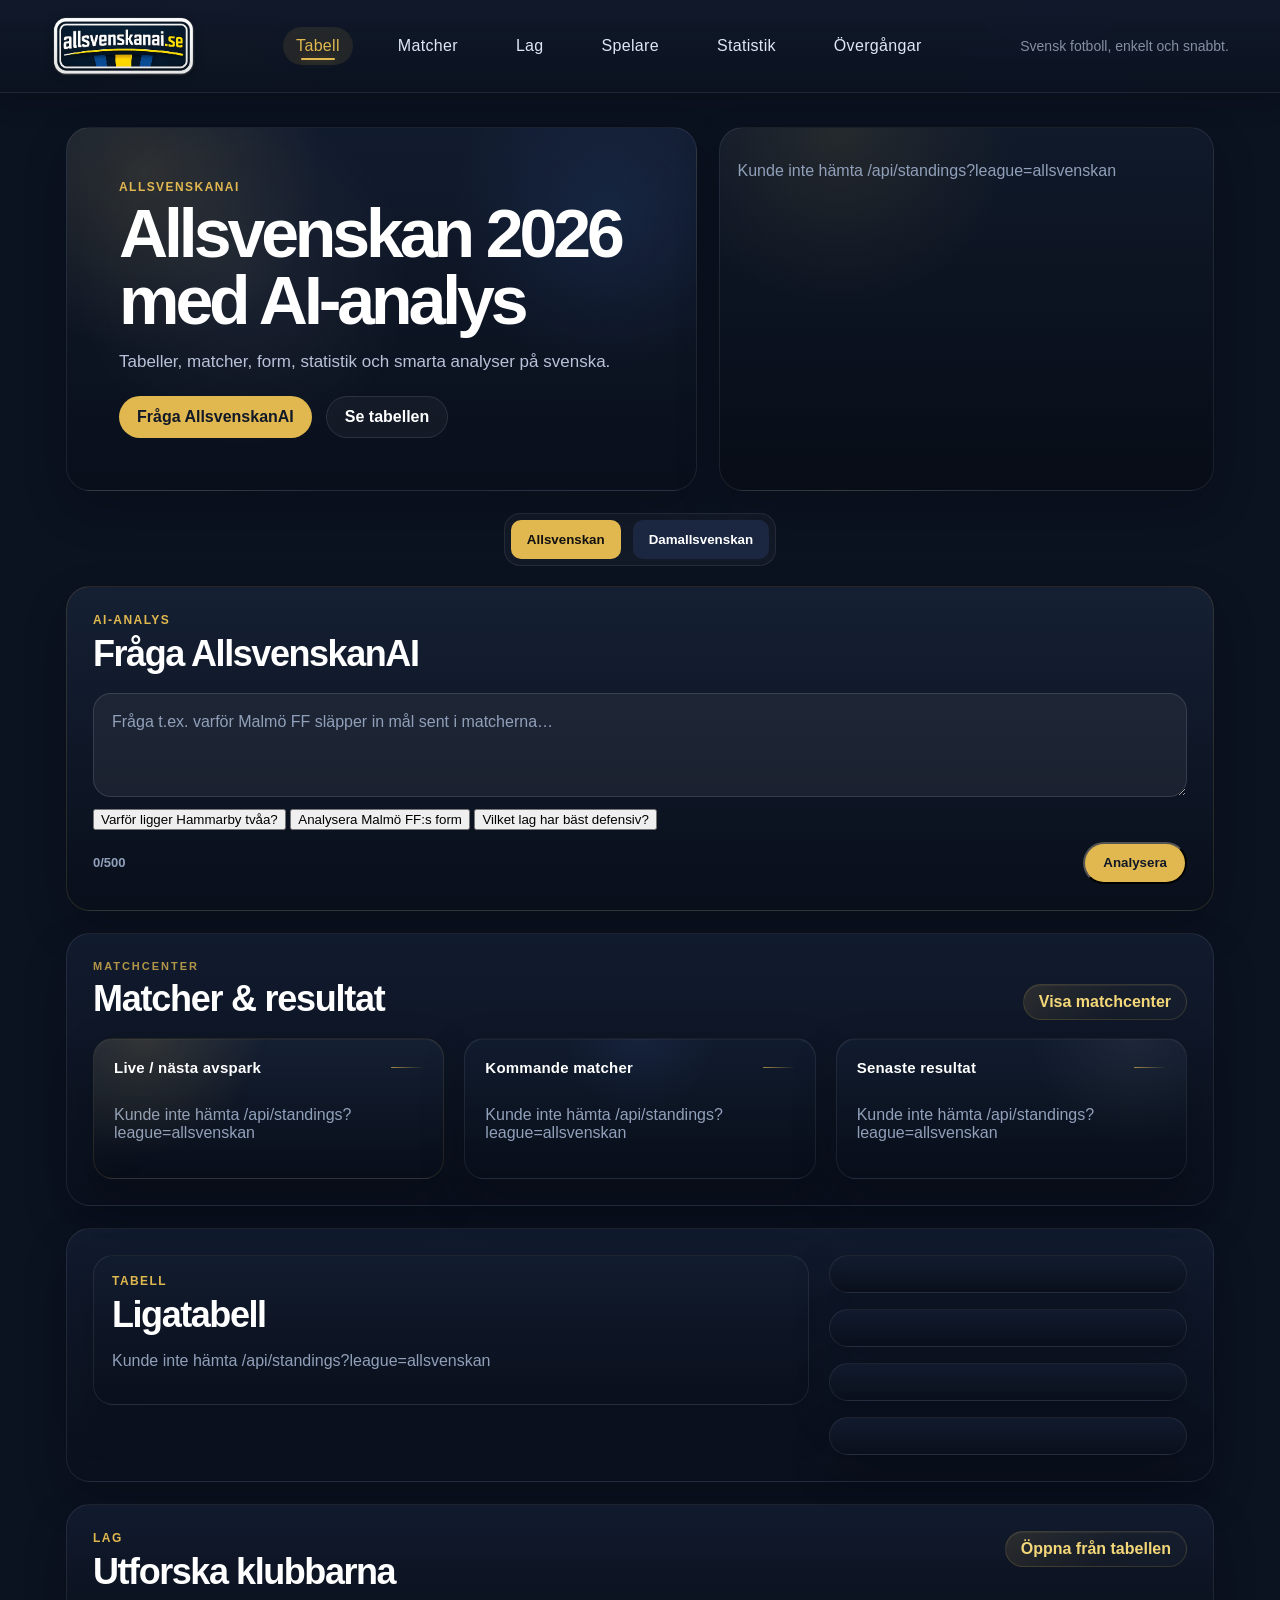
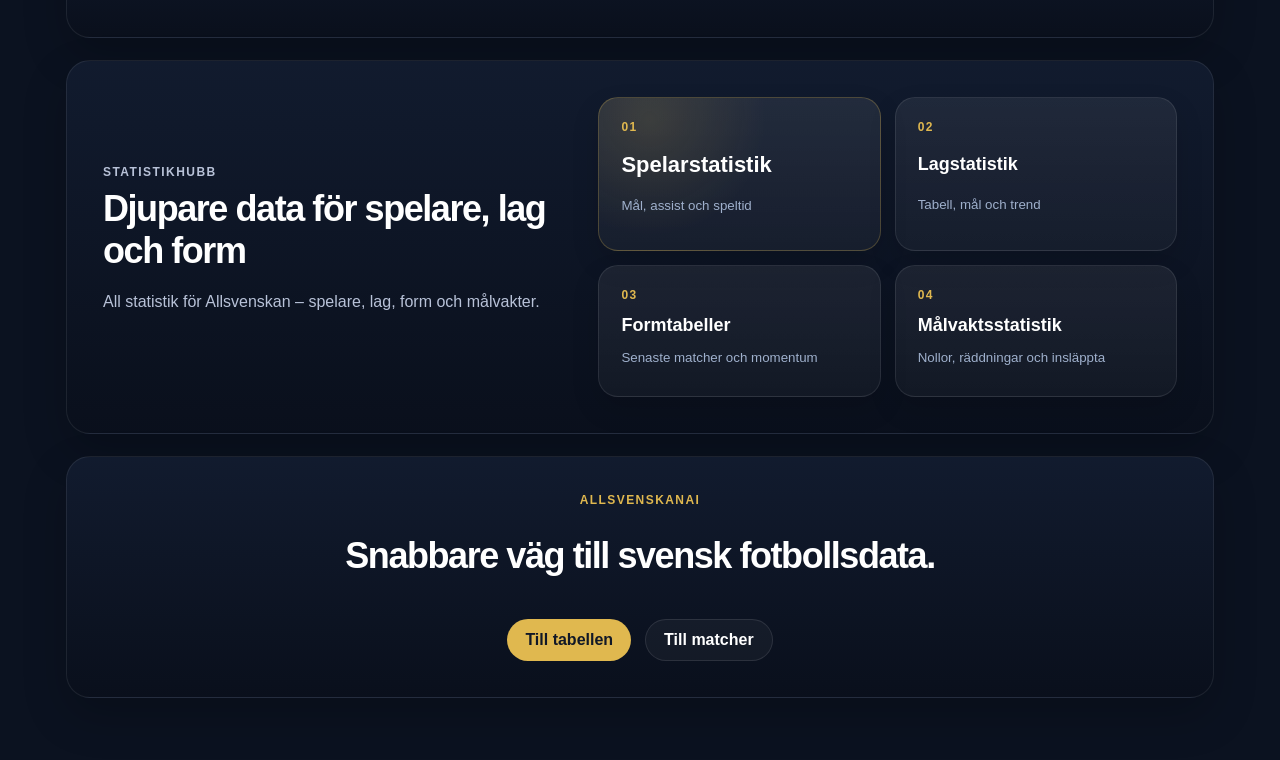
==== index.html @ caeb00e0 "Update index.html" ====
<!DOCTYPE html>
<html lang="sv">
<head>
  <meta charset="UTF-8" />
  <meta name="viewport" content="width=device-width, initial-scale=1.0" />
  <title>AllsvenskanAI</title>
  <link rel="stylesheet" href="style.css" />
</head>
<body>
  <header class="topbar">
    <div class="header-inner">
      <a href="/" class="site-logo-link" aria-label="AllsvenskanAI startsida">
        <img src="logo-allsvenskanai.png" alt="AllsvenskanAI" class="site-logo">
      </a>

      <nav class="main-nav" id="main-nav" aria-label="Huvudnavigation">
        <a href="#tabell" class="nav-link">Tabell</a>
        <a href="#matcher" class="nav-link">Matcher</a>
        <a href="#lag" class="nav-link">Lag</a>
        <a href="#spelare" class="nav-link">Spelare</a>
        <a href="#statistik" class="nav-link">Statistik</a>
        <a href="#overgangar" class="nav-link">Övergångar</a>
      </nav>

      <div class="topbar-copy">
        <p>Svensk fotboll, enkelt och snabbt.</p>
      </div>

      <button class="menu-toggle" type="button" aria-label="Öppna meny" aria-controls="main-nav" aria-expanded="false">
        <span></span>
        <span></span>
        <span></span>
      </button>
    </div>
  </header>

  <main class="home-shell">
    <section class="hero-section">
      <div class="hero-copy">
        <p class="eyebrow">AllsvenskanAI</p>
        <h1>Allsvenskan 2026 med AI-analys</h1>
        <p class="hero-text">
          Tabeller, matcher, form, statistik och smarta analyser p&aring; svenska.
        </p>
        <div class="hero-actions">
          <a href="#fraga-ai" class="primary-action">Fr&aring;ga AllsvenskanAI</a>
          <a href="#tabell" class="secondary-action">Se tabellen</a>
        </div>
        <div class="hero-mini-stats" id="hero-mini-stats"></div>
      </div>

      <aside class="hero-panel" id="hero-highlight">
        <p>Laddar ligaläge...</p>
      </aside>
    </section>

    <section class="league-switcher home-league-toggle" aria-label="Välj liga">
      <button class="league-btn active" data-league="allsvenskan">Allsvenskan</button>
      <button class="league-btn" data-league="damallsvenskan">Damallsvenskan</button>
    </section>

    <section class="section-block ai-ask-section" id="fraga-ai">
      <div class="section-heading">
        <div>
          <p class="eyebrow">AI-analys</p>
          <h2>Fr&aring;ga AllsvenskanAI</h2>
        </div>
      </div>
      <form class="ai-ask-form" id="ai-ask-form">
        <label class="sr-only" for="ai-question">Din fr&aring;ga</label>
        <textarea
          id="ai-question"
          name="question"
          maxlength="500"
          rows="3"
          placeholder="Fr&aring;ga t.ex. varf&ouml;r Malm&ouml; FF sl&auml;pper in m&aring;l sent i matcherna&hellip;"
        ></textarea>
        <div class="ai-example-chips" aria-label="Exempelfr&aring;gor">
          <button type="button" data-question="Varf&ouml;r ligger Hammarby tv&aring;a?">Varf&ouml;r ligger Hammarby tv&aring;a?</button>
          <button type="button" data-question="Analysera Malm&ouml; FF:s form">Analysera Malm&ouml; FF:s form</button>
          <button type="button" data-question="Vilket lag har b&auml;st defensiv?">Vilket lag har b&auml;st defensiv?</button>
        </div>
        <div class="ai-ask-actions">
          <span id="ai-question-count">0/500</span>
          <button type="submit" class="primary-action">Analysera</button>
        </div>
      </form>
      <div id="ai-answer" class="ai-answer" aria-live="polite"></div>
    </section>

    <section class="section-block matchcenter-section" id="matcher">
      <div class="section-heading">
        <div>
          <p class="eyebrow">Matchcenter</p>
          <h2>Matcher & resultat</h2>
        </div>
        <a href="#matcher" class="section-link">Visa matchcenter</a>
      </div>

      <div class="match-center-grid">
        <div class="data-card match-column live-column">
          <h3>Live / nästa avspark</h3>
          <div id="live-matches-content" class="match-list"></div>
        </div>
        <div class="data-card match-column schedule-column">
          <h3>Kommande matcher</h3>
          <div id="upcoming-matches-content" class="match-list"></div>
        </div>
        <div class="data-card match-column results-column">
          <h3>Senaste resultat</h3>
          <div id="recent-results-content" class="match-list"></div>
        </div>
      </div>
    </section>

    <section class="section-block table-stats-layout" id="tabell">
      <div class="data-card table-card">
        <div class="section-heading compact">
          <div>
            <p class="eyebrow">Tabell</p>
            <h2>Ligatabell</h2>
          </div>
        </div>
        <div id="standings-content">Laddar tabell...</div>
      </div>

      <aside class="quick-stats-stack">
        <div class="data-card" id="league-snapshot-card"></div>
        <div class="data-card" id="top-scorers-card"></div>
        <div class="data-card" id="attack-card"></div>
        <div class="data-card" id="defense-card"></div>
      </aside>
    </section>

    <section class="section-block" id="lag">
      <div class="section-heading">
        <div>
          <p class="eyebrow">Lag</p>
          <h2>Utforska klubbarna</h2>
        </div>
        <a href="#tabell" class="section-link">Öppna från tabellen</a>
      </div>
      <div id="teams-grid" class="teams-grid"></div>
    </section>

    <section class="section-block stats-hub" id="statistik">
      <div>
        <p class="eyebrow">Statistikhubb</p>
        <h2>Djupare data för spelare, lag och form</h2>
        <p>
          All statistik för Allsvenskan – spelare, lag, form och målvakter.
        </p>
      </div>
      <div class="stats-feature-grid">
        <a href="#statistik" class="stats-feature featured">
          <span>01</span>
          <strong>Spelarstatistik</strong>
          <small>Mål, assist och speltid</small>
        </a>
        <a href="#statistik" class="stats-feature">
          <span>02</span>
          <strong>Lagstatistik</strong>
          <small>Tabell, mål och trend</small>
        </a>
        <a href="#statistik" class="stats-feature">
          <span>03</span>
          <strong>Formtabeller</strong>
          <small>Senaste matcher och momentum</small>
        </a>
        <a href="#statistik" class="stats-feature">
          <span>04</span>
          <strong>Målvaktsstatistik</strong>
          <small>Nollor, räddningar och insläppta</small>
        </a>
      </div>
    </section>

    <section class="footer-cta" id="overgangar">
      <p class="eyebrow">AllsvenskanAI</p>
      <h2>Snabbare väg till svensk fotbollsdata.</h2>
      <div class="hero-actions">
        <a href="#tabell" class="primary-action">Till tabellen</a>
        <a href="#matcher" class="secondary-action">Till matcher</a>
      </div>
    </section>
  </main>

  <script src="header.js"></script>
  <script src="team-names.js"></script>
  <script src="league-data.js"></script>
  <script src="app.js"></script>
</body>
</html>
---- style.css ----
* {
  box-sizing: border-box;
}

body {
  margin: 0;
  font-family: Arial, sans-serif;
  background: #0b1220;
  color: #ffffff;
}

.topbar {
  position: sticky;
  top: 0;
  z-index: 50;
  background:
    linear-gradient(180deg, rgba(17,26,43,0.96), rgba(11,18,32,0.92)),
    radial-gradient(circle at 16% 0%, rgba(224,184,79,0.06), transparent 26%),
    radial-gradient(circle at 82% 0%, rgba(90,151,255,0.05), transparent 24%);
  border-bottom: 1px solid rgba(255,255,255,0.06);
  box-shadow: 0 10px 24px rgba(0,0,0,0.16);
  backdrop-filter: blur(6px);
}

.header-inner {
  width: 100%;
  min-height: 92px;
  display: grid;
  grid-template-columns: auto 1fr auto;
  align-items: center;
  gap: clamp(18px, 3vw, 38px);
  padding: 0 clamp(22px, 4vw, 52px);
}

.main-nav {
  display: flex;
  justify-content: center;
  align-items: center;
  gap: 32px;
}

.nav-link {
  position: relative;
  color: #dfe7f5;
  text-decoration: none;
  font-size: 16px;
  font-weight: 500;
  letter-spacing: 0.02em;
  padding: 10px 13px;
  border-radius: 999px;
  transition: color 180ms ease, background 180ms ease, transform 180ms ease;
}

.nav-link:hover,
.nav-link:focus-visible {
  color: #ffffff;
  background: rgba(255,255,255,0.06);
  outline: none;
  transform: translateY(-1px);
}

.nav-link.active {
  color: #e0b84f;
  background: rgba(224,184,79,0.10);
}

.nav-link.active::after {
  content: "";
  position: absolute;
  left: 18px;
  right: 18px;
  bottom: 5px;
  height: 2px;
  border-radius: 999px;
  background: #e0b84f;
  box-shadow: 0 0 10px rgba(224,184,79,0.35);
}

.menu-toggle {
  display: none;
  width: 44px;
  height: 44px;
  border: 1px solid rgba(255,255,255,0.10);
  border-radius: 12px;
  background: rgba(255,255,255,0.05);
  color: #ffffff;
  cursor: pointer;
  align-items: center;
  justify-content: center;
  flex-direction: column;
  gap: 5px;
}

.menu-toggle span {
  width: 19px;
  height: 2px;
  border-radius: 999px;
  background: #ffffff;
}

.menu-toggle:focus-visible {
  outline: 2px solid rgba(224,184,79,0.75);
  outline-offset: 3px;
}

.site-logo-link {
  display: inline-flex;
  align-items: center;
  flex: 0 1 auto;
  min-width: 0;
  filter:
    drop-shadow(0 2px 4px rgba(0,0,0,0.30));
  transition: transform 180ms ease, filter 180ms ease;
}

.site-logo-link:hover {
  transform: translateY(-1px) scale(1.015);
  filter:
    drop-shadow(0 3px 8px rgba(0,0,0,0.34));
}

.site-logo {
  display: block;
  width: auto;
  max-width: 100%;
  height: 60px;
  max-height: 60px;
  object-fit: contain;
}

.topbar-copy {
  text-align: right;
  max-width: 220px;
}

.topbar p {
  margin: 0;
  color: #b8c2d8;
  font-size: 14px;
  line-height: 1.35;
  font-weight: 500;
  opacity: 0.7;
}

.container,
.home-shell {
  width: min(1180px, calc(100% - 32px));
  margin: 0 auto;
  padding: 20px 16px 40px;
}

.home-shell {
  padding-top: 34px;
}

.hero-section {
  display: grid;
  grid-template-columns: minmax(0, 1.12fr) minmax(360px, 0.88fr);
  gap: 22px;
  align-items: stretch;
  margin-bottom: 22px;
}

.hero-copy,
.hero-panel,
.section-block,
.data-card,
.stats-hub,
.footer-cta {
  border: 1px solid rgba(255,255,255,0.08);
  background:
    linear-gradient(180deg, rgba(18,28,47,0.96), rgba(10,16,28,0.96));
  border-radius: 24px;
  box-shadow: 0 18px 45px rgba(0,0,0,0.20);
}

.hero-copy {
  padding: clamp(24px, 5vw, 52px);
  background:
    radial-gradient(circle at 28% 42%, rgba(255,255,255,0.055), transparent 34%),
    linear-gradient(135deg, rgba(255,255,255,0.025) 1px, transparent 1px),
    radial-gradient(circle at 12% 12%, rgba(224,184,79,0.13), transparent 28%),
    radial-gradient(circle at 86% 24%, rgba(76,139,255,0.11), transparent 26%),
    linear-gradient(180deg, rgba(18,28,47,0.98), rgba(9,15,27,0.98));
  background-size: auto, 22px 22px, auto, auto, auto;
}

.hero-copy h1 {
  max-width: 820px;
  margin: 0;
  font-size: clamp(40px, 6vw, 68px);
  line-height: 0.98;
  letter-spacing: -0.06em;
}

.hero-text {
  max-width: 650px;
  color: #b8c2d8;
  font-size: 17px;
  line-height: 1.55;
  margin: 16px 0 0;
}

.hero-actions {
  display: flex;
  flex-wrap: wrap;
  gap: 14px;
  margin-top: 20px;
}

.hero-mini-stats {
  display: grid;
  grid-template-columns: repeat(3, minmax(0, 1fr));
  gap: 12px;
  margin-top: 20px;
  max-width: 680px;
}

.hero-mini-stats:empty {
  display: none;
}

.hero-mini-stats div {
  border: 1px solid rgba(255,255,255,0.075);
  border-radius: 16px;
  padding: 13px 14px;
  background: rgba(255,255,255,0.035);
}

.hero-mini-stats span {
  display: block;
  color: #91a0ba;
  font-size: 9.5px;
  font-weight: 850;
  letter-spacing: 0.11em;
  text-transform: uppercase;
}

.hero-mini-stats strong {
  display: block;
  margin-top: 7px;
  color: #ffffff;
  font-size: 17px;
  line-height: 1.1;
  overflow: hidden;
  text-overflow: ellipsis;
  white-space: nowrap;
}

.primary-action,
.secondary-action,
.section-link {
  display: inline-flex;
  align-items: center;
  justify-content: center;
  min-height: 42px;
  border-radius: 999px;
  padding: 0 18px;
  font-weight: 800;
  text-decoration: none;
  transition: transform 180ms ease, background 180ms ease, border-color 180ms ease;
}

.primary-action {
  color: #111827;
  background: #e0b84f;
}

.secondary-action,
.section-link {
  color: #ffffff;
  border: 1px solid rgba(255,255,255,0.10);
  background: rgba(255,255,255,0.04);
}

.section-link {
  min-height: 36px;
  padding: 0 15px;
  border-color: rgba(224,184,79,0.16);
  color: #f4d779;
  background:
    linear-gradient(135deg, rgba(224,184,79,0.13), rgba(224,184,79,0.035) 58%, rgba(255,255,255,0.025));
  box-shadow: inset 0 1px 0 rgba(255,255,255,0.06);
}

.primary-action:hover,
.secondary-action:hover,
.section-link:hover {
  transform: translateY(-1px);
  border-color: rgba(224,184,79,0.44);
  background:
    linear-gradient(135deg, rgba(224,184,79,0.18), rgba(224,184,79,0.055) 58%, rgba(255,255,255,0.035));
  box-shadow: 0 10px 22px rgba(224,184,79,0.075), inset 0 1px 0 rgba(255,255,255,0.08);
}

.hero-panel {
  padding: 18px;
  display: grid;
  gap: 11px;
  background:
    radial-gradient(circle at 24% 0%, rgba(224,184,79,0.10), transparent 34%),
    linear-gradient(180deg, rgba(16,26,43,0.98), rgba(8,13,23,0.98));
}

.dashboard-header,
.dashboard-section {
  padding: 14px;
  border-radius: 18px;
  background: rgba(255,255,255,0.035);
  border: 1px solid rgba(255,255,255,0.07);
}

.dashboard-header {
  display: flex;
  align-items: center;
  justify-content: space-between;
}

.dashboard-header span,
.dashboard-section h3 {
  display: block;
  color: #91a0ba;
  font-size: 12px;
  font-weight: 800;
  text-transform: uppercase;
  letter-spacing: 0.08em;
}

.dashboard-header strong {
  color: #e0b84f;
}

.dashboard-section h3 {
  margin: 0 0 10px;
}

.hero-dashboard-main {
  order: -1;
  border-color: rgba(224,184,79,0.18);
  background:
    radial-gradient(circle at 20% 0%, rgba(224,184,79,0.13), transparent 42%),
    rgba(255,255,255,0.045);
}

.dashboard-soft-state {
  margin: 0 0 8px;
  color: #b8c2d8;
  font-size: 13px;
}

.dashboard-skeleton-list {
  display: grid;
  gap: 8px;
}

.dashboard-skeleton-list span {
  color: #b8c2d8;
  font-size: 13px;
}

.dashboard-skeleton-list i {
  display: block;
  height: 9px;
  width: 72%;
  border-radius: 999px;
  background: linear-gradient(90deg, rgba(255,255,255,0.07), rgba(255,255,255,0.14), rgba(255,255,255,0.07));
  background-size: 220% 100%;
  animation: squadSkeleton 1.4s ease-in-out infinite;
}

.top-scorer-list {
  display: grid;
  gap: 8px;
}

.top-scorer-row {
  display: grid;
  grid-template-columns: 24px minmax(0, 1fr) auto;
  align-items: center;
  gap: 9px;
  color: inherit;
  text-decoration: none;
  border: 1px solid rgba(255,255,255,0.055);
  border-radius: 13px;
  padding: 8px;
  background: rgba(255,255,255,0.025);
  transition: transform 180ms ease, border-color 180ms ease, background 180ms ease;
}

.top-scorer-row:hover {
  transform: translateY(-2px);
  border-color: rgba(224,184,79,0.26);
  background: rgba(224,184,79,0.055);
}

.top-scorer-rank {
  display: inline-flex;
  align-items: center;
  justify-content: center;
  width: 24px;
  height: 24px;
  border-radius: 50%;
  background: rgba(224,184,79,0.13);
  color: #f4d779;
  font-size: 12px;
  font-weight: 900;
}

.top-scorer-main {
  min-width: 0;
}

.top-scorer-main strong,
.top-scorer-main small {
  display: block;
  overflow: hidden;
  text-overflow: ellipsis;
  white-space: nowrap;
}

.top-scorer-main strong {
  color: #ffffff;
  font-size: 13px;
  line-height: 1.2;
}

.top-scorer-main small {
  color: #91a0ba;
  font-size: 11px;
  margin-top: 2px;
}

.top-scorer-row em {
  color: #e0b84f;
  font-size: 13px;
  font-style: normal;
  font-weight: 950;
  white-space: nowrap;
}

.dashboard-live-list,
.dashboard-table-top {
  display: grid;
  gap: 8px;
}

.dashboard-team-row {
  display: flex;
  align-items: center;
  justify-content: space-between;
  gap: 12px;
  color: #ffffff;
  text-decoration: none;
  padding: 9px 10px;
  border-radius: 12px;
  background: rgba(255,255,255,0.035);
}

.dashboard-team-row span {
  overflow: hidden;
  text-overflow: ellipsis;
  white-space: nowrap;
}

.dashboard-team-row strong {
  color: #e0b84f;
  white-space: nowrap;
}

.match-card.compact {
  grid-template-columns: 1fr auto 1fr;
  padding: 9px;
  border-radius: 13px;
}

.match-card.compact .match-team-logo {
  width: 22px;
  height: 22px;
  flex-basis: 22px;
}

.match-card.compact .match-score-block {
  min-width: 58px;
}

.match-card.compact .match-score-block strong {
  font-size: 14px;
}

.next-match-feature {
  padding: 18px;
  background:
    radial-gradient(circle at 20% 20%, rgba(224,184,79,0.10), transparent 40%),
    rgba(255,255,255,0.045);
}

.next-match-teams {
  display: grid;
  gap: 5px;
}

.next-match-teams span {
  font-size: 18px;
  font-weight: 850;
}

.next-match-teams strong {
  color: #e0b84f;
  font-size: 10px;
  opacity: 0.72;
  text-transform: uppercase;
  letter-spacing: 0.16em;
}

.next-match-feature p {
  margin: 12px 0 0;
  color: #b8c2d8;
}

.home-league-toggle {
  justify-content: center;
  padding: 6px;
  margin: 0 auto 26px;
  width: fit-content;
  border: 1px solid rgba(255,255,255,0.08);
  border-radius: 16px;
  background: rgba(255,255,255,0.035);
}

.section-block {
  padding: clamp(18px, 3vw, 26px);
  margin-bottom: 22px;
}

.section-heading {
  display: flex;
  align-items: flex-start;
  justify-content: space-between;
  gap: 18px;
  margin-bottom: 18px;
}

.section-heading.compact {
  margin-bottom: 12px;
}

.section-heading h2,
.stats-hub h2,
.footer-cta h2 {
  margin: 0;
  font-size: clamp(24px, 3vw, 36px);
  letter-spacing: -0.04em;
}

.sr-only {
  position: absolute;
  width: 1px;
  height: 1px;
  padding: 0;
  margin: -1px;
  overflow: hidden;
  clip: rect(0, 0, 0, 0);
  white-space: nowrap;
  border: 0;
}

.ai-ask-section {
  border-color: rgba(224,184,79,0.14);
  background:
    linear-gradient(180deg, rgba(22,33,52,0.96), rgba(9,15,27,0.98));
}

.ai-ask-form {
  display: grid;
  gap: 12px;
}

.ai-ask-form textarea {
  width: 100%;
  min-height: 104px;
  resize: vertical;
  border: 1px solid rgba(255,255,255,0.12);
  border-radius: 18px;
  padding: 16px 18px;
  background: rgba(255,255,255,0.055);
  color: #ffffff;
  font: inherit;
  line-height: 1.45;
  outline: none;
  transition: border-color 180ms ease, background 180ms ease, box-shadow 180ms ease;
}

.ai-ask-form textarea::placeholder {
  color: #91a0ba;
}

.ai-ask-form textarea:focus {
  border-color: rgba(224,184,79,0.58);
  background: rgba(255,255,255,0.075);
  box-shadow: 0 0 0 3px rgba(224,184,79,0.12);
}

.ai-ask-actions {
  display: flex;
  align-items: center;
  justify-content: space-between;
  gap: 14px;
}

.ai-ask-actions span {
  color: #91a0ba;
  font-size: 13px;
  font-weight: 700;
}

.ai-ask-actions button:disabled {
  cursor: wait;
  opacity: 0.68;
}

.ai-answer {
  margin-top: 16px;
}

.ai-answer:empty {
  display: none;
}

.ai-answer-card {
  border: 1px solid rgba(255,255,255,0.09);
  border-radius: 20px;
  padding: 18px;
  background: rgba(255,255,255,0.045);
  box-shadow: inset 0 1px 0 rgba(255,255,255,0.04);
}

.ai-answer-meta {
  display: flex;
  flex-wrap: wrap;
  gap: 10px;
  margin-bottom: 14px;
}

.ai-answer-meta span {
  border: 1px solid rgba(255,255,255,0.08);
  border-radius: 999px;
  padding: 7px 10px;
  background: rgba(255,255,255,0.04);
  color: #dfe7f5;
  font-size: 12px;
  font-weight: 800;
}

.ai-answer-grid {
  display: grid;
  grid-template-columns: repeat(2, minmax(0, 1fr));
  gap: 14px;
}

.ai-answer-grid section {
  border: 1px solid rgba(255,255,255,0.075);
  border-radius: 16px;
  padding: 15px;
  background: rgba(8,14,25,0.42);
}

.ai-answer-grid h3,
.ai-error strong,
.ai-warnings strong {
  display: block;
  margin: 0 0 8px;
  color: #ffffff;
  font-size: 14px;
}

.ai-answer-grid p,
.ai-error p,
.ai-loading p,
.ai-warnings p {
  margin: 0;
  color: #c6d0e2;
  line-height: 1.55;
}

.ai-warnings {
  margin-top: 14px;
  border-top: 1px solid rgba(255,255,255,0.08);
  padding-top: 14px;
}

.ai-error {
  border-color: rgba(255,115,115,0.35);
}

.match-center-grid,
.table-stats-layout {
  display: grid;
  grid-template-columns: repeat(3, minmax(0, 1fr));
  gap: 20px;
}

.table-stats-layout {
  grid-template-columns: minmax(0, 1.5fr) minmax(280px, 0.75fr);
  align-items: start;
}

.data-card {
  padding: 18px;
  border-radius: 20px;
}

.data-card h3 {
  margin: 0 0 14px;
}

.matchcenter-section .eyebrow {
  color: rgba(224,184,79,0.78);
  font-size: 11px;
  letter-spacing: 0.18em;
}

.matchcenter-section .section-heading {
  align-items: end;
  margin-bottom: 18px;
}

.matchcenter-section .section-heading h2 {
  letter-spacing: -0.035em;
}

.match-column {
  position: relative;
  overflow: hidden;
  padding: 20px;
  border-color: rgba(255,255,255,0.075);
  background:
    linear-gradient(180deg, rgba(18,28,47,0.94), rgba(8,14,25,0.96));
  box-shadow:
    0 18px 45px rgba(0,0,0,0.22),
    inset 0 1px 0 rgba(255,255,255,0.04);
}

.live-column {
  background:
    linear-gradient(180deg, rgba(22,33,52,0.96), rgba(8,14,25,0.97));
  border-color: rgba(224,184,79,0.13);
}

.match-column::before {
  content: "";
  position: absolute;
  inset: 0;
  pointer-events: none;
  opacity: 0.75;
}

.live-column::before {
  background:
    radial-gradient(circle at 15% 0%, rgba(224,184,79,0.16), transparent 36%),
    linear-gradient(135deg, rgba(224,184,79,0.045), transparent 42%);
}

.schedule-column::before {
  background: radial-gradient(circle at 50% 0%, rgba(90,143,255,0.09), transparent 34%);
}

.results-column::before {
  background: radial-gradient(circle at 85% 0%, rgba(255,255,255,0.07), transparent 32%);
}

.match-column h3 {
  position: relative;
  display: flex;
  align-items: center;
  justify-content: space-between;
  color: #ffffff;
  font-size: 15px;
  letter-spacing: 0.015em;
}

.match-column h3::after {
  content: "";
  width: 32px;
  height: 1px;
  border-radius: 999px;
  background: linear-gradient(90deg, rgba(224,184,79,0.7), transparent);
}

.quick-stats-stack {
  display: grid;
  gap: 16px;
}

.match-list,
.mini-list {
  display: grid;
  gap: 13px;
}

.match-card,
.mini-row,
.team-card,
.stats-feature {
  color: inherit;
  text-decoration: none;
}

.match-card {
  display: grid;
  grid-template-columns: minmax(0, 1fr) auto minmax(0, 1fr);
  align-items: center;
  gap: 15px;
  padding: 15px 14px;
  border-radius: 18px;
  border: 1px solid rgba(255,255,255,0.075);
  background:
    radial-gradient(circle at 50% 48%, rgba(255,255,255,0.058), transparent 68%),
    linear-gradient(180deg, rgba(255,255,255,0.052), rgba(255,255,255,0.020));
  box-shadow: inset 0 1px 0 rgba(255,255,255,0.035);
  transition: transform 190ms ease, border-color 190ms ease, background 190ms ease, box-shadow 190ms ease;
}

.match-card:hover,
.mini-row:hover {
  transform: translateY(-3px);
  border-color: rgba(224,184,79,0.34);
  background:
    radial-gradient(circle at 50% 48%, rgba(255,255,255,0.075), transparent 68%),
    linear-gradient(180deg, rgba(255,255,255,0.074), rgba(255,255,255,0.032));
  box-shadow:
    0 13px 30px rgba(0,0,0,0.24),
    inset 0 1px 0 rgba(255,255,255,0.06);
}

.match-card.live {
  border-color: rgba(224,184,79,0.34);
  background:
    radial-gradient(circle at 50% 0%, rgba(224,184,79,0.12), transparent 44%),
    linear-gradient(180deg, rgba(255,255,255,0.06), rgba(255,255,255,0.026));
}

.match-card.soon {
  border-color: rgba(224,184,79,0.18);
}

.match-column-note {
  display: inline-flex;
  width: fit-content;
  color: rgba(244,215,121,0.9);
  font-size: 11px;
  font-weight: 850;
  letter-spacing: 0.13em;
  text-transform: uppercase;
  padding: 0 0 8px;
  border-bottom: 1px solid rgba(224,184,79,0.22);
}

.match-team {
  display: flex;
  align-items: center;
  gap: 11px;
  min-width: 0;
  font-size: 13.5px;
  font-weight: 800;
  color: #f3f6fb;
}

.match-team.right {
  justify-content: flex-end;
  text-align: right;
}

.match-team span {
  overflow: hidden;
  text-overflow: ellipsis;
  white-space: nowrap;
}

.match-team.winner {
  color: #ffffff;
  font-weight: 950;
  text-shadow: 0 0 14px rgba(255,255,255,0.10);
}

.match-team-logo {
  width: 29px;
  height: 29px;
  flex: 0 0 29px;
  border-radius: 50%;
  object-fit: contain;
  background: #ffffff;
  padding: 3px;
  box-shadow: 0 5px 14px rgba(0,0,0,0.18);
}

.match-score-block {
  text-align: center;
  min-width: 74px;
  padding: 0 4px;
}

.match-score-block strong {
  display: block;
  color: #ffffff;
  font-size: 23px;
  font-weight: 950;
  letter-spacing: -0.015em;
  line-height: 1;
}

.match-score-block small {
  display: inline-flex;
  align-items: center;
  justify-content: center;
  width: fit-content;
  color: rgba(143,157,182,0.78);
  font-size: 9.5px;
  font-weight: 850;
  letter-spacing: 0.08em;
  margin-top: 6px;
  padding: 2px 6px;
  border-radius: 999px;
  background: rgba(255,255,255,0.035);
  text-transform: uppercase;
}

.match-card:not(.live) .match-score-block strong {
  color: #f8fafc;
}

.schedule-column .match-card .match-score-block strong,
.live-column .match-card.soon .match-score-block strong {
  color: rgba(244,215,121,0.34);
  font-size: 10.5px;
  font-weight: 850;
  letter-spacing: 0.16em;
}

.schedule-column .match-card .match-score-block small,
.live-column .match-card.soon .match-score-block small {
  background: transparent;
  color: rgba(143,157,182,0.68);
}

.results-column .match-card .match-score-block strong {
  font-size: 25px;
  letter-spacing: -0.02em;
}

.snapshot-grid {
  display: grid;
  grid-template-columns: repeat(3, 1fr);
  gap: 10px;
}

.snapshot-grid div,
.mini-row {
  padding: 12px;
  border-radius: 14px;
  background: rgba(255,255,255,0.035);
  border: 1px solid rgba(255,255,255,0.07);
}

.snapshot-grid span,
.empty-state {
  color: #91a0ba;
}

.snapshot-grid strong {
  display: block;
  margin-top: 5px;
  font-size: 22px;
  color: #e0b84f;
}

.mini-row {
  display: flex;
  justify-content: space-between;
  gap: 12px;
}

.mini-row span {
  overflow: hidden;
  text-overflow: ellipsis;
  white-space: nowrap;
}

.teams-grid {
  display: grid;
  grid-template-columns: repeat(4, minmax(0, 1fr));
  gap: 18px;
}

.team-card {
  display: grid;
  justify-items: center;
  align-content: center;
  gap: 13px;
  min-height: 178px;
  padding: 24px 18px;
  border-radius: 22px;
  border: 1px solid rgba(255,255,255,0.08);
  background:
    radial-gradient(circle at 50% 10%, rgba(255,255,255,0.055), transparent 42%),
    rgba(255,255,255,0.035);
  text-align: center;
  box-shadow: 0 12px 30px rgba(0,0,0,0.12);
  transition:
    transform 210ms ease,
    border-color 210ms ease,
    background 210ms ease,
    box-shadow 210ms ease;
}

.team-card-logo {
  width: 74px;
  height: 74px;
  object-fit: contain;
  border-radius: 50%;
  background: #ffffff;
  padding: 8px;
  box-shadow: 0 10px 22px rgba(0,0,0,0.20);
  transition: transform 210ms ease;
}

.team-card strong {
  color: #ffffff;
  font-size: 16px;
  line-height: 1.25;
  transition: color 210ms ease, transform 210ms ease;
}

.team-card span {
  color: #91a0ba;
  font-size: 13px;
  font-weight: 700;
}

.team-card:hover {
  transform: translateY(-6px);
  border-color: rgba(224,184,79,0.42);
  background:
    radial-gradient(circle at 50% 8%, rgba(224,184,79,0.09), transparent 44%),
    rgba(255,255,255,0.065);
  box-shadow: 0 20px 42px rgba(0,0,0,0.28);
}

.team-card:hover .team-card-logo {
  transform: scale(1.06);
}

.team-card:hover strong {
  color: #f7e4a1;
  transform: translateY(-1px);
}

.stats-hub,
.footer-cta {
  display: grid;
  grid-template-columns: minmax(0, 0.9fr) minmax(0, 1.1fr);
  gap: 22px;
  align-items: center;
  padding: clamp(22px, 4vw, 36px);
  margin-bottom: 22px;
}

.stats-hub p {
  color: #b8c2d8;
  line-height: 1.7;
}

.stats-feature-grid {
  display: grid;
  grid-template-columns: repeat(2, minmax(0, 1fr));
  gap: 14px;
}

.stats-feature {
  display: grid;
  gap: 7px;
  min-height: 132px;
  padding: 22px;
  border-radius: 20px;
  border: 1px solid rgba(255,255,255,0.09);
  background:
    linear-gradient(180deg, rgba(255,255,255,0.065), rgba(255,255,255,0.035));
  box-shadow: 0 12px 28px rgba(0,0,0,0.13);
  transition: transform 200ms ease, border-color 200ms ease, background 200ms ease, box-shadow 200ms ease;
}

.stats-feature.featured {
  min-height: 154px;
  background:
    radial-gradient(circle at 18% 14%, rgba(224,184,79,0.14), transparent 44%),
    linear-gradient(180deg, rgba(255,255,255,0.078), rgba(255,255,255,0.038));
  border-color: rgba(224,184,79,0.26);
}

.stats-feature span {
  color: #e0b84f;
  font-size: 12px;
  font-weight: 900;
  letter-spacing: 0.12em;
}

.stats-feature strong {
  color: #ffffff;
  font-size: 18px;
  line-height: 1.15;
}

.stats-feature.featured strong {
  font-size: 22px;
}

.stats-feature small {
  color: #9fb0cc;
  line-height: 1.45;
}

.stats-feature:hover {
  transform: translateY(-5px);
  border-color: rgba(224,184,79,0.38);
  background:
    radial-gradient(circle at 18% 14%, rgba(224,184,79,0.10), transparent 45%),
    linear-gradient(180deg, rgba(255,255,255,0.088), rgba(255,255,255,0.048));
  box-shadow: 0 20px 42px rgba(0,0,0,0.25);
}

.footer-cta {
  grid-template-columns: 1fr;
  text-align: center;
  justify-items: center;
}

.league-switcher {
  display: flex;
  gap: 12px;
  margin-bottom: 20px;
}

.league-btn {
  border: none;
  padding: 12px 16px;
  border-radius: 10px;
  background: #1b2740;
  color: #fff;
  cursor: pointer;
  font-weight: bold;
}

.league-btn.active {
  background: #e0b84f;
  color: #111;
}

.card {
  background: #121c2f;
  border: 1px solid rgba(255,255,255,0.08);
  border-radius: 16px;
  padding: 20px;
  margin-bottom: 16px;
}

.card h2 {
  margin-top: 0;
}

.table-wrap {
  height: auto;
  overflow: visible;
  padding: 2px 0 4px;
}

.premium-table-wrap {
  border-radius: 16px;
}

.standings-table {
  width: 100%;
  border-collapse: separate;
  border-spacing: 0 8px;
  min-width: 0;
  table-layout: auto;
}

.standings-table th,
.standings-table td {
  padding: 13px 9px;
  text-align: left;
  white-space: nowrap;
}

.standings-table th {
  position: sticky;
  top: 0;
  z-index: 4;
  color: #b8c2d8;
  font-size: 11px;
  font-weight: 850;
  letter-spacing: 0.08em;
  text-transform: uppercase;
  background: rgba(8,13,23,0.96);
  backdrop-filter: blur(10px);
  border-bottom: 1px solid rgba(255,255,255,0.08);
}

.standings-table td {
  font-size: 14px;
  color: #d8e1f2;
  background:
    linear-gradient(180deg, rgba(255,255,255,0.046), rgba(255,255,255,0.022));
  border-top: 1px solid rgba(255,255,255,0.055);
  border-bottom: 1px solid rgba(255,255,255,0.035);
  transition: background 190ms ease, border-color 190ms ease, transform 190ms ease, box-shadow 190ms ease;
}

.standings-row {
  cursor: pointer;
  position: relative;
  transform: translateY(0);
}

.standings-row:hover {
  transform: translateY(-2px);
}

.standings-row td:first-child {
  border-left: 1px solid rgba(255,255,255,0.06);
  border-radius: 14px 0 0 14px;
}

.standings-row td:last-child {
  border-right: 1px solid rgba(255,255,255,0.06);
  border-radius: 0 14px 14px 0;
}

.standings-row:hover td {
  background:
    radial-gradient(circle at 12% 50%, rgba(224,184,79,0.09), transparent 32%),
    linear-gradient(180deg, rgba(255,255,255,0.075), rgba(255,255,255,0.035));
  border-color: rgba(224,184,79,0.22);
  box-shadow: 0 10px 24px rgba(0,0,0,0.18);
}

.standings-row.zone-top td:first-child {
  box-shadow: inset 3px 0 0 rgba(67,220,132,0.62);
}

.standings-row.zone-bottom td:first-child {
  box-shadow: inset 3px 0 0 rgba(239,91,91,0.58);
}

.standings-row.zone-mid td:first-child {
  box-shadow: inset 3px 0 0 rgba(224,184,79,0.18);
}

.rank-col,
.rank-cell {
  width: 44px;
  text-align: center;
}

.rank-cell span {
  display: inline-flex;
  align-items: center;
  justify-content: center;
  width: 28px;
  height: 28px;
  border-radius: 999px;
  color: #ffffff;
  background: rgba(255,255,255,0.055);
  font-weight: 900;
}

.team-cell {
  min-width: 190px;
}

.team-cell-main {
  min-width: 0;
}

.team-link {
  color: #ffffff;
  font-weight: 850;
  text-decoration: none;
}

.team-link:hover {
  color: #f4d675;
}

.standings-table td:not(.team-cell):not(.form-cell) {
  text-align: center;
  font-variant-numeric: tabular-nums;
}

.goal-diff {
  font-weight: 900;
}

.goal-diff.positive {
  color: #53df91;
}

.goal-diff.negative {
  color: #ff7373;
}

.goal-diff.neutral {
  color: #b8c2d8;
}

.points-col,
.points-cell {
  text-align: center;
}

.points-cell strong {
  display: inline-flex;
  align-items: center;
  justify-content: center;
  min-width: 34px;
  padding: 6px 8px;
  border-radius: 999px;
  color: #07111c;
  background: linear-gradient(135deg, #f0d37a, #d7aa39);
  box-shadow: 0 8px 18px rgba(224,184,79,0.16);
  font-size: 15px;
  font-weight: 950;
}

.form-cell {
  min-width: 94px;
}

.table-form {
  display: inline-flex;
  align-items: center;
  justify-content: center;
  gap: 5px;
}

.table-form.empty {
  color: #6f7d95;
}

.table-form-dot {
  display: inline-block;
  width: 10px;
  height: 10px;
  border-radius: 999px;
  box-shadow: 0 0 0 2px rgba(255,255,255,0.045), 0 5px 12px rgba(0,0,0,0.18);
}

.table-form-dot.win {
  background: #36d284;
}

.table-form-dot.draw {
  background: #e0b84f;
}

.table-form-dot.loss {
  background: #ef5b5b;
}

.fixtures-list {
  display: grid;
  gap: 10px;
}

.fixture-row {
  display: grid;
  grid-template-columns: 1fr auto 1fr;
  align-items: center;
  gap: 12px;
  padding: 12px 0;
  border-bottom: 1px solid rgba(255,255,255,0.08);
}

.fixture-row span:last-child {
  text-align: right;
}

.fixture-row strong {
  color: #e0b84f;
  white-space: nowrap;
}

.fixtures-list {
  display: flex;
  flex-direction: column;
  gap: 12px;
}

.fixture-card {
  border: 1px solid rgba(255,255,255,0.08);
  border-radius: 12px;
  padding: 14px;
  background: rgba(255,255,255,0.02);
}

.fixture-row {
  display: grid;
  grid-template-columns: 1fr auto 1fr;
  gap: 12px;
  align-items: center;
}

.fixture-team {
  font-weight: 600;
}

.fixture-team-left {
  text-align: left;
}

.fixture-team-right {
  text-align: right;
}

.fixture-center {
  text-align: center;
  min-width: 110px;
}

.fixture-score {
  font-size: 20px;
  font-weight: 700;
}

.fixture-status {
  font-size: 12px;
  color: #e0b84f;
  margin-top: 4px;
}

.fixture-date {
  font-size: 12px;
  color: #b8c2d8;
  margin-top: 4px;
}

@media (max-width: 1040px) {
  .header-inner {
    grid-template-columns: auto 1fr;
    min-height: 84px;
  }

  .main-nav {
    justify-content: flex-end;
    gap: 2px;
  }

  .nav-link {
    font-size: 13px;
    padding: 9px 10px;
  }

  .topbar-copy {
    display: none;
  }

  .hero-section,
  .table-stats-layout,
  .stats-hub {
    grid-template-columns: 1fr;
  }

  .match-center-grid {
    grid-template-columns: 1fr;
  }

  .teams-grid {
    grid-template-columns: repeat(2, minmax(0, 1fr));
  }
}

@media (max-width: 760px) {
  .header-inner {
    position: relative;
    grid-template-columns: auto auto;
    min-height: 74px;
    padding: 0 16px;
  }

  .site-logo {
    width: auto;
    height: 46px;
    max-height: 46px;
  }

  .menu-toggle {
    display: inline-flex;
    justify-self: end;
  }

  .main-nav {
    position: absolute;
    top: calc(100% + 1px);
    left: 12px;
    right: 12px;
    display: grid;
    grid-template-columns: 1fr;
    gap: 4px;
    padding: 10px;
    border: 1px solid rgba(255,255,255,0.08);
    border-radius: 16px;
    background: rgba(11,18,32,0.98);
    box-shadow: 0 18px 40px rgba(0,0,0,0.35);
    transform: translateY(-8px);
    opacity: 0;
    pointer-events: none;
    transition: opacity 180ms ease, transform 180ms ease;
  }

  .main-nav.open {
    opacity: 1;
    pointer-events: auto;
    transform: translateY(0);
  }

  .nav-link {
    padding: 13px 14px;
    font-size: 15px;
  }

  .nav-link.active::after {
    left: 14px;
    right: auto;
    width: 26px;
  }

  .home-shell {
    width: min(100% - 20px, 1180px);
    padding: 18px 0 34px;
  }

  .hero-copy,
  .hero-panel,
  .section-block,
  .data-card,
  .stats-hub,
  .footer-cta {
    border-radius: 18px;
  }

  .hero-copy {
    padding: 24px;
  }

  .hero-actions {
    display: grid;
    grid-template-columns: 1fr;
  }

  .home-league-toggle {
    width: 100%;
  }

  .home-league-toggle .league-btn {
    flex: 1;
  }

  .section-heading {
    display: grid;
  }

  .ai-ask-actions {
    align-items: stretch;
    flex-direction: column;
  }

  .ai-answer-grid {
    grid-template-columns: 1fr;
  }

  .match-card {
    grid-template-columns: 1fr;
    text-align: center;
  }

  .match-team,
  .match-team.right {
    justify-content: center;
    text-align: center;
  }

  .snapshot-grid,
  .stats-feature-grid {
    grid-template-columns: 1fr;
  }

  .teams-grid {
    grid-template-columns: 1fr;
    gap: 14px;
  }

  .team-card {
    min-height: 150px;
    padding: 22px 16px;
  }

  .standings-table {
    min-width: 0;
  }

  .standings-table th,
  .standings-table td {
    padding: 10px 5px;
    font-size: 12px;
  }

  .standings-table th {
    font-size: 9px;
    letter-spacing: 0.05em;
  }

  .rank-col,
  .rank-cell {
    width: 30px;
  }

  .rank-cell span {
    width: 24px;
    height: 24px;
    font-size: 12px;
  }

  .team-cell {
    min-width: 130px;
  }

  .team-link {
    font-size: 12px;
  }

  .team-cell .team-logo,
  .team-cell .team-logo-placeholder {
    width: 28px;
    height: 28px;
  }

  .points-cell strong {
    min-width: 28px;
    padding: 5px 6px;
    font-size: 13px;
  }

  .form-cell {
    min-width: 64px;
  }

  .table-form {
    gap: 4px;
  }

  .table-form-dot {
    width: 8px;
    height: 8px;
  }

  .fixture-row {
    grid-template-columns: 1fr;
    text-align: center;
  }

  .fixture-team-left,
  .fixture-team-right {
    text-align: center;
  }
}

@media (max-width: 560px) {
  .standings-table th,
  .standings-table td {
    padding: 9px 3px;
    font-size: 11px;
  }

  .standings-table th:nth-child(4),
  .standings-table th:nth-child(5),
  .standings-table th:nth-child(6),
  .standings-table th:nth-child(7),
  .standings-table th:nth-child(8),
  .standings-table td:nth-child(4),
  .standings-table td:nth-child(5),
  .standings-table td:nth-child(6),
  .standings-table td:nth-child(7),
  .standings-table td:nth-child(8) {
    display: none;
  }

  .team-cell {
    min-width: 114px;
  }

  .team-link {
    font-size: 11px;
  }

  .form-cell {
    min-width: 54px;
  }
}

.team-cell {
  display: flex;
  align-items: center;
  gap: 8px;
}

.team-logo {
  width: 20px;
  height: 20px;
  border-radius: 50%;
  object-fit: contain;
  background: white;
}

.team-link {
  color: #ffffff;
  font-weight: 700;
  text-decoration: none;
}

.team-link:hover {
  color: #e0b84f;
}

.back-link {
  display: inline-flex;
  margin-bottom: 16px;
  color: #b8c2d8;
  text-decoration: none;
  font-weight: 700;
}

.back-link:hover {
  color: #e0b84f;
}

.team-hero {
  display: flex;
  align-items: center;
  gap: 18px;
}

.team-hero.expanded {
  align-items: flex-start;
  gap: 22px;
}

.team-hero-logo {
  width: 72px;
  height: 72px;
  border-radius: 50%;
  object-fit: contain;
  background: #ffffff;
  padding: 8px;
}

.team-hero h2 {
  margin: 0;
  font-size: 32px;
}

.team-hero-copy {
  flex: 1;
  min-width: 0;
}

.team-summary-grid {
  display: grid;
  grid-template-columns: repeat(4, minmax(0, 1fr));
  gap: 10px;
  margin-top: 16px;
}

.team-summary-stat {
  border: 1px solid rgba(255,255,255,0.08);
  border-radius: 14px;
  padding: 12px;
  background: linear-gradient(180deg, rgba(13,22,35,0.9), rgba(7,12,20,0.92));
}

.team-summary-stat span {
  display: block;
  color: #91a0ba;
  font-size: 11px;
  font-weight: 800;
  letter-spacing: 0.08em;
  margin-bottom: 6px;
  text-transform: uppercase;
}

.team-summary-stat strong {
  color: #ffffff;
  font-size: 20px;
}

.team-form {
  display: flex;
  align-items: center;
  gap: 6px;
}

.form-dot {
  display: inline-flex;
  align-items: center;
  justify-content: center;
  width: 24px;
  height: 24px;
  border-radius: 999px;
  color: #06111c;
  font-size: 11px;
  font-weight: 900;
}

.form-dot.win {
  background: #36d284;
}

.form-dot.draw {
  background: #e0b84f;
}

.form-dot.loss {
  background: #ef5b5b;
}

.team-section {
  margin-top: 20px;
  border: 1px solid rgba(255,255,255,0.08);
  border-radius: 16px;
  padding: 16px;
  background: linear-gradient(180deg, rgba(11,17,27,0.86), rgba(7,11,18,0.92));
}

.team-subnav {
  position: sticky;
  top: 96px;
  z-index: 12;
  display: flex;
  gap: 8px;
  margin: 18px 0 4px;
  padding: 8px;
  overflow: auto;
  border: 1px solid rgba(255,255,255,0.08);
  border-radius: 999px;
  background: rgba(7,12,22,0.88);
  backdrop-filter: blur(10px);
}

.team-subnav a {
  flex: 0 0 auto;
  padding: 9px 12px;
  border-radius: 999px;
  color: #b8c2d8;
  font-size: 12px;
  font-weight: 850;
  letter-spacing: 0.04em;
  text-decoration: none;
  transition: color 180ms ease, background 180ms ease, transform 180ms ease;
}

.team-subnav a:hover,
.team-subnav a:focus-visible {
  color: #ffffff;
  background: rgba(224,184,79,0.12);
  transform: translateY(-1px);
  outline: none;
}

.team-stat-groups {
  display: grid;
  gap: 16px;
}

.team-stat-group {
  padding: 14px;
  border: 1px solid rgba(255,255,255,0.07);
  border-radius: 16px;
  background:
    radial-gradient(circle at 0% 0%, rgba(224,184,79,0.06), transparent 34%),
    rgba(255,255,255,0.025);
}

.team-stat-group h4,
.player-toplist-card h4 {
  margin: 0 0 12px;
  color: #ffffff;
  font-size: 14px;
  letter-spacing: 0.05em;
  text-transform: uppercase;
}

.team-metric-grid {
  display: grid;
  grid-template-columns: repeat(4, minmax(0, 1fr));
  gap: 10px;
}

.team-metric-card {
  min-height: 84px;
  padding: 13px;
  border: 1px solid rgba(255,255,255,0.065);
  border-radius: 14px;
  background: linear-gradient(180deg, rgba(255,255,255,0.055), rgba(255,255,255,0.025));
}

.team-metric-card span {
  display: block;
  color: #8fa0bd;
  font-size: 11px;
  font-weight: 850;
  letter-spacing: 0.06em;
  text-transform: uppercase;
}

.team-metric-card strong {
  display: block;
  margin-top: 8px;
  color: #ffffff;
  font-size: 24px;
  line-height: 1.05;
}

.team-metric-card small {
  display: block;
  margin-top: 6px;
  color: #91a0ba;
}

.team-stat-form-row {
  display: flex;
  align-items: center;
  justify-content: space-between;
  gap: 12px;
  margin-top: 12px;
  padding: 12px 13px;
  border: 1px solid rgba(255,255,255,0.06);
  border-radius: 14px;
  background: rgba(255,255,255,0.026);
}

.team-stat-form-row > span {
  color: #8fa0bd;
  font-size: 11px;
  font-weight: 850;
  letter-spacing: 0.06em;
  text-transform: uppercase;
}

.player-toplist-grid {
  display: grid;
  grid-template-columns: repeat(3, minmax(0, 1fr));
  gap: 12px;
  margin-bottom: 18px;
}

.player-toplist-card {
  padding: 14px;
  border: 1px solid rgba(255,255,255,0.07);
  border-radius: 16px;
  background: linear-gradient(180deg, rgba(255,255,255,0.052), rgba(255,255,255,0.022));
}

.player-toplist-row {
  display: grid;
  grid-template-columns: 24px minmax(0, 1fr) auto;
  align-items: center;
  gap: 8px;
  padding: 9px 0;
  color: #dbe7fb;
  text-decoration: none;
  border-top: 1px solid rgba(255,255,255,0.055);
}

.player-toplist-row span {
  color: #e0b84f;
  font-weight: 950;
}

.player-toplist-row strong {
  overflow: hidden;
  color: #ffffff;
  font-size: 13px;
  text-overflow: ellipsis;
  white-space: nowrap;
}

.player-toplist-row em {
  color: #e0b84f;
  font-style: normal;
  font-weight: 950;
}

.team-split-grid {
  display: grid;
  grid-template-columns: repeat(2, minmax(0, 1fr));
  gap: 16px;
}

.team-section-header {
  display: flex;
  align-items: center;
  justify-content: space-between;
  gap: 12px;
  margin-bottom: 12px;
}

.team-section-header h3 {
  margin: 0;
  color: #ffffff;
  font-size: 18px;
}

.team-section-header span {
  color: #91a0ba;
  font-size: 12px;
  font-weight: 800;
  letter-spacing: 0.08em;
  text-transform: uppercase;
}

.team-facts-card {
  margin-top: 22px;
  border: 1px solid rgba(255,255,255,0.08);
  border-radius: 14px;
  padding: 14px;
  background: linear-gradient(180deg, rgba(11,17,27,0.86), rgba(7,11,18,0.92));
}

.team-facts-card h3 {
  margin: 0 0 14px;
}

.team-facts-grid {
  display: grid;
  grid-template-columns: repeat(4, minmax(0, 1fr));
  gap: 10px;
}

.team-fact {
  border: 1px solid rgba(255,255,255,0.07);
  border-radius: 12px;
  padding: 10px;
  background: rgba(9,16,27,0.68);
}

.team-fact span {
  display: block;
  color: #b8c2d8;
  font-size: 12px;
  margin-bottom: 5px;
}

.team-fact strong {
  color: #ffffff;
  font-size: 14px;
  line-height: 1.25;
}

.eyebrow {
  margin: 0 0 6px;
  color: #e0b84f;
  font-size: 12px;
  font-weight: 800;
  letter-spacing: 0.12em;
  text-transform: uppercase;
}

.team-grid {
  display: grid;
  grid-template-columns: repeat(2, minmax(0, 1fr));
  gap: 16px;
  margin-top: 20px;
}

.team-info-card {
  border: 1px solid rgba(255,255,255,0.08);
  border-radius: 14px;
  padding: 16px;
  background: rgba(255,255,255,0.03);
}

.team-info-card h3 {
  margin: 0 0 8px;
}

.team-info-card p {
  margin: 0;
  color: #b8c2d8;
}

.team-empty {
  margin: 0;
  color: #91a0ba;
}

.team-match-row,
.squad-row {
  display: flex;
  align-items: center;
  justify-content: space-between;
  gap: 16px;
  color: inherit;
  text-decoration: none;
  border: 1px solid rgba(255,255,255,0.06);
  border-radius: 16px;
  padding: 10px 12px;
  background:
    radial-gradient(circle at 8% 50%, rgba(224,184,79,0.06), transparent 30%),
    rgba(255,255,255,0.025);
  transition: transform 190ms ease, border-color 190ms ease, background 190ms ease, box-shadow 190ms ease;
}

.team-match-row + .team-match-row,
.squad-row + .squad-row {
  margin-top: 8px;
}

.team-match-row:hover,
.squad-row:hover {
  transform: translateY(-3px);
  border-color: rgba(224,184,79,0.34);
  background:
    radial-gradient(circle at 8% 50%, rgba(224,184,79,0.11), transparent 34%),
    rgba(255,255,255,0.045);
  box-shadow: 0 12px 28px rgba(0,0,0,0.22);
}

.team-match-opponent,
.squad-player,
.squad-player-main {
  display: flex;
  align-items: center;
  gap: 10px;
  min-width: 0;
}

.squad-player-main {
  flex: 1;
}

.team-match-opponent img,
.squad-player img,
.squad-player-main img,
.squad-avatar {
  width: 42px;
  height: 42px;
  flex: 0 0 42px;
  border-radius: 50%;
  object-fit: contain;
  background: #ffffff;
  box-shadow: 0 8px 18px rgba(0,0,0,0.22);
}

.squad-avatar {
  background: linear-gradient(135deg, rgba(224,184,79,0.32), rgba(255,255,255,0.08));
}

.team-match-opponent strong,
.squad-player strong,
.squad-player-copy strong {
  display: block;
  color: #ffffff;
  font-size: 15px;
  line-height: 1.2;
  overflow: hidden;
  text-overflow: ellipsis;
  white-space: nowrap;
}

.squad-player-copy {
  min-width: 0;
}

.squad-meta {
  display: flex;
  align-items: center;
  gap: 7px;
  color: #91a0ba;
  font-size: 12px;
  margin-top: 4px;
  min-height: 16px;
}

.squad-meta span {
  color: #91a0ba;
  font-size: 12px;
}

.squad-flag {
  width: 18px;
  height: 13px;
  border-radius: 3px;
  object-fit: cover;
  box-shadow: 0 2px 6px rgba(0,0,0,0.25);
}

.team-match-opponent span,
.squad-row span {
  color: #91a0ba;
  font-size: 12px;
}

.team-match-score {
  display: grid;
  justify-items: end;
  gap: 2px;
  min-width: 78px;
}

.team-match-score strong {
  color: #ffffff;
  font-size: 18px;
}

.team-match-score span {
  border-radius: 999px;
  padding: 2px 8px;
  color: #06111c;
  font-size: 11px;
  font-weight: 900;
}

.team-match-score.win span {
  background: #36d284;
}

.team-match-score.draw span {
  background: #e0b84f;
}

.team-match-score.loss span {
  background: #ef5b5b;
}

.squad-table {
  display: grid;
  gap: 0;
}

.squad-row-right {
  display: flex;
  align-items: center;
  gap: 10px;
  flex: 0 0 auto;
}

.skeleton-row {
  pointer-events: none;
}

.skeleton-line {
  display: block;
  height: 12px;
  border-radius: 999px;
  background: linear-gradient(90deg, rgba(255,255,255,0.08), rgba(255,255,255,0.16), rgba(255,255,255,0.08));
  background-size: 220% 100%;
  animation: squadSkeleton 1.25s ease-in-out infinite;
}

.skeleton-line.wide {
  width: min(190px, 40vw);
}

.skeleton-line.medium {
  width: 96px;
}

.skeleton-line.short {
  width: 38px;
  min-width: 38px;
}

.skeleton-pulse {
  animation: squadSkeleton 1.25s ease-in-out infinite;
}

@keyframes squadSkeleton {
  0% {
    background-position: 100% 0;
    opacity: 0.55;
  }
  50% {
    opacity: 1;
  }
  100% {
    background-position: -100% 0;
    opacity: 0.55;
  }
}

.squad-row em {
  color: #e0b84f;
  font-style: normal;
  font-weight: 950;
  font-size: 16px;
  min-width: 42px;
  text-align: right;
}

.squad-arrow {
  color: rgba(255,255,255,0.34);
  font-size: 22px;
  font-weight: 800;
  line-height: 1;
  transition: color 180ms ease, transform 180ms ease;
}

.squad-row:hover .squad-arrow {
  color: #e0b84f;
  transform: translateX(2px);
}

.team-stat-grid {
  display: grid;
  grid-template-columns: repeat(4, minmax(0, 1fr));
  gap: 12px;
}

.team-stat-card {
  border: 1px solid rgba(255,255,255,0.07);
  border-radius: 14px;
  padding: 14px;
  background: rgba(9,16,27,0.72);
}

.team-stat-card span {
  display: block;
  color: #91a0ba;
  font-size: 12px;
  font-weight: 800;
  letter-spacing: 0.05em;
  margin-bottom: 6px;
  text-transform: uppercase;
}

.team-stat-card strong {
  display: block;
  color: #ffffff;
  font-size: 26px;
  line-height: 1.05;
}

.stat-meter {
  height: 7px;
  overflow: hidden;
  border-radius: 999px;
  background: rgba(255,255,255,0.07);
  margin-top: 12px;
}

.stat-meter i {
  display: block;
  height: 100%;
  border-radius: inherit;
  background: linear-gradient(90deg, #36d284, #e0b84f);
}

.stat-meter.danger i {
  background: linear-gradient(90deg, #e0b84f, #ef5b5b);
}

.error-detail {
  color: #e0b84f;
  font-size: 13px;
  margin-top: 8px;
  word-break: break-word;
}

@media (max-width: 900px) {
  .team-summary-grid,
  .team-facts-grid,
  .team-stat-grid,
  .team-metric-grid,
  .player-toplist-grid,
  .team-split-grid {
    grid-template-columns: repeat(2, minmax(0, 1fr));
  }
}

@media (max-width: 640px) {
  .team-hero {
    align-items: flex-start;
  }

  .team-hero.expanded {
    flex-direction: column;
  }

  .team-summary-grid,
  .team-stat-grid,
  .team-metric-grid,
  .player-toplist-grid,
  .team-split-grid {
    grid-template-columns: repeat(2, minmax(0, 1fr));
  }

  .team-grid {
    grid-template-columns: 1fr;
  }

  .team-facts-grid {
    grid-template-columns: 1fr;
  }

  .team-metric-grid,
  .player-toplist-grid,
  .team-split-grid {
    grid-template-columns: 1fr;
  }

  .team-subnav {
    top: 78px;
    border-radius: 16px;
  }

  .team-match-row,
  .squad-row {
    align-items: flex-start;
  }
}
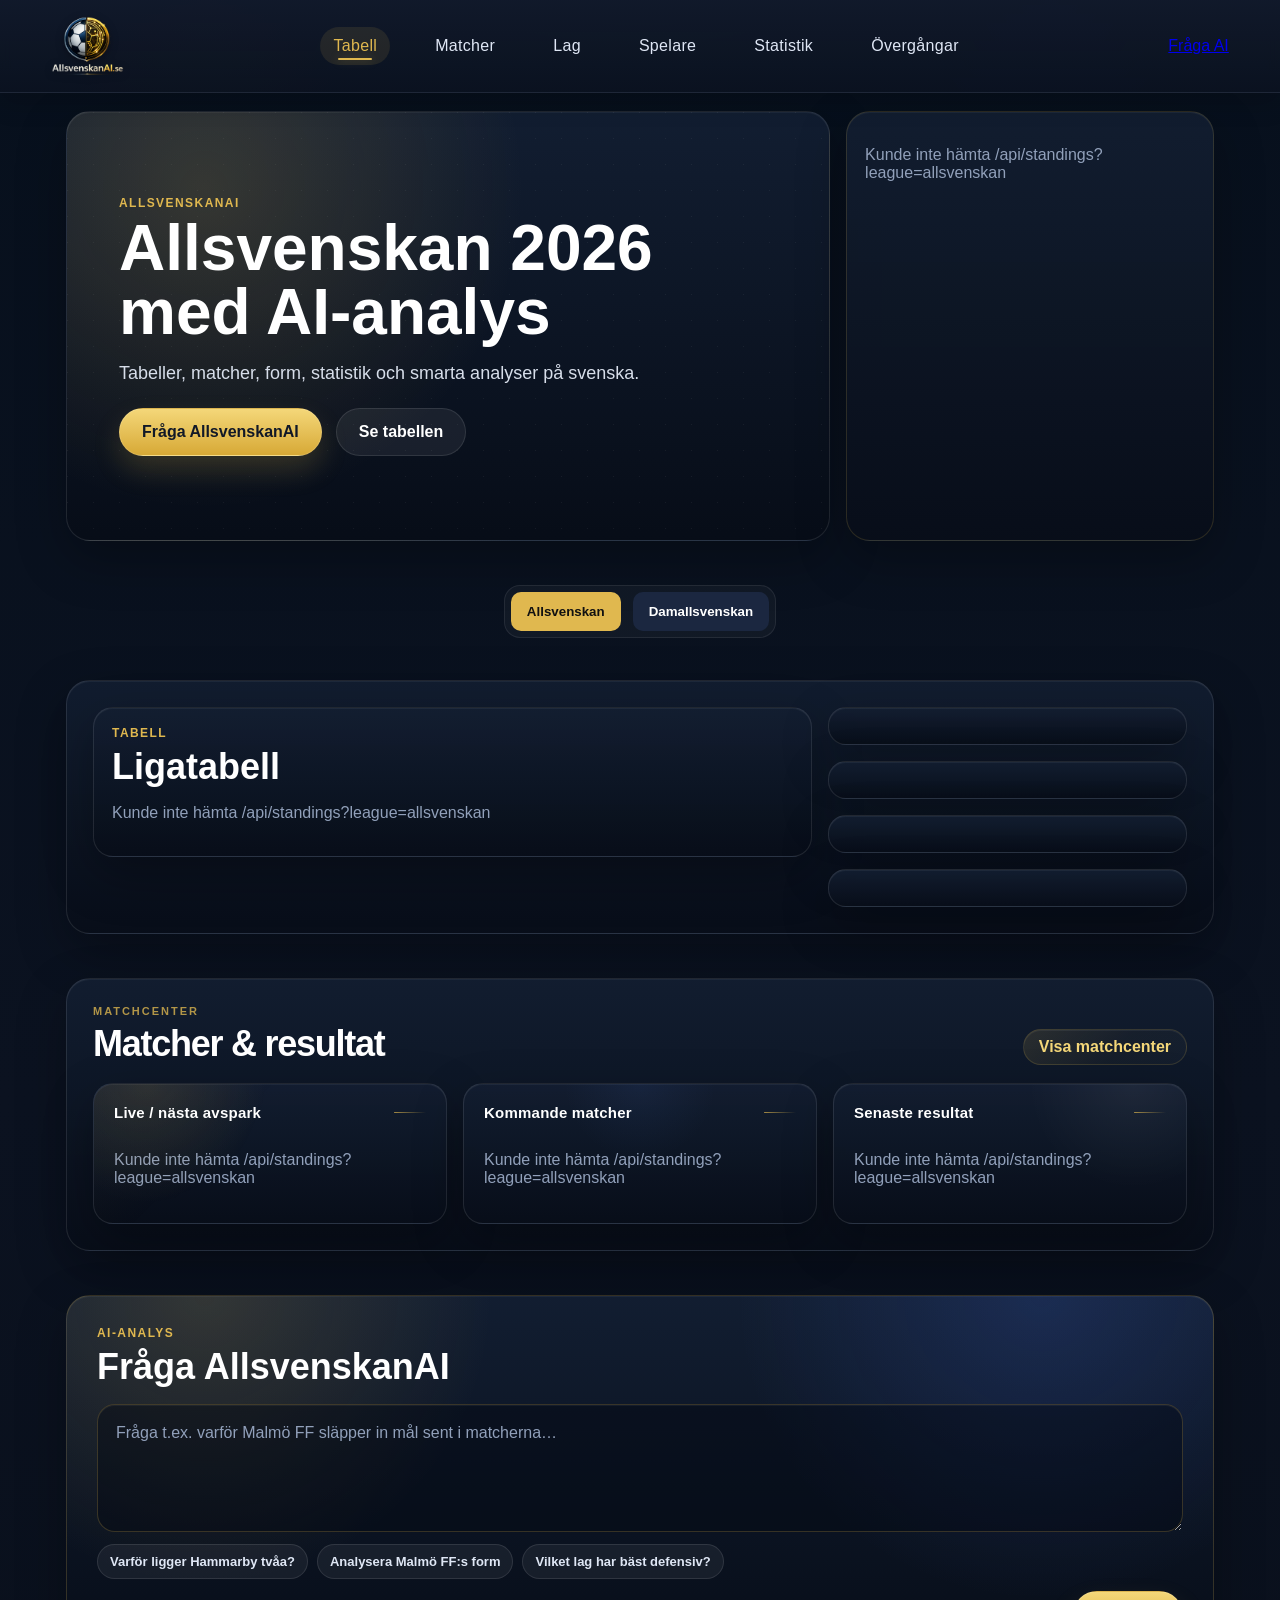
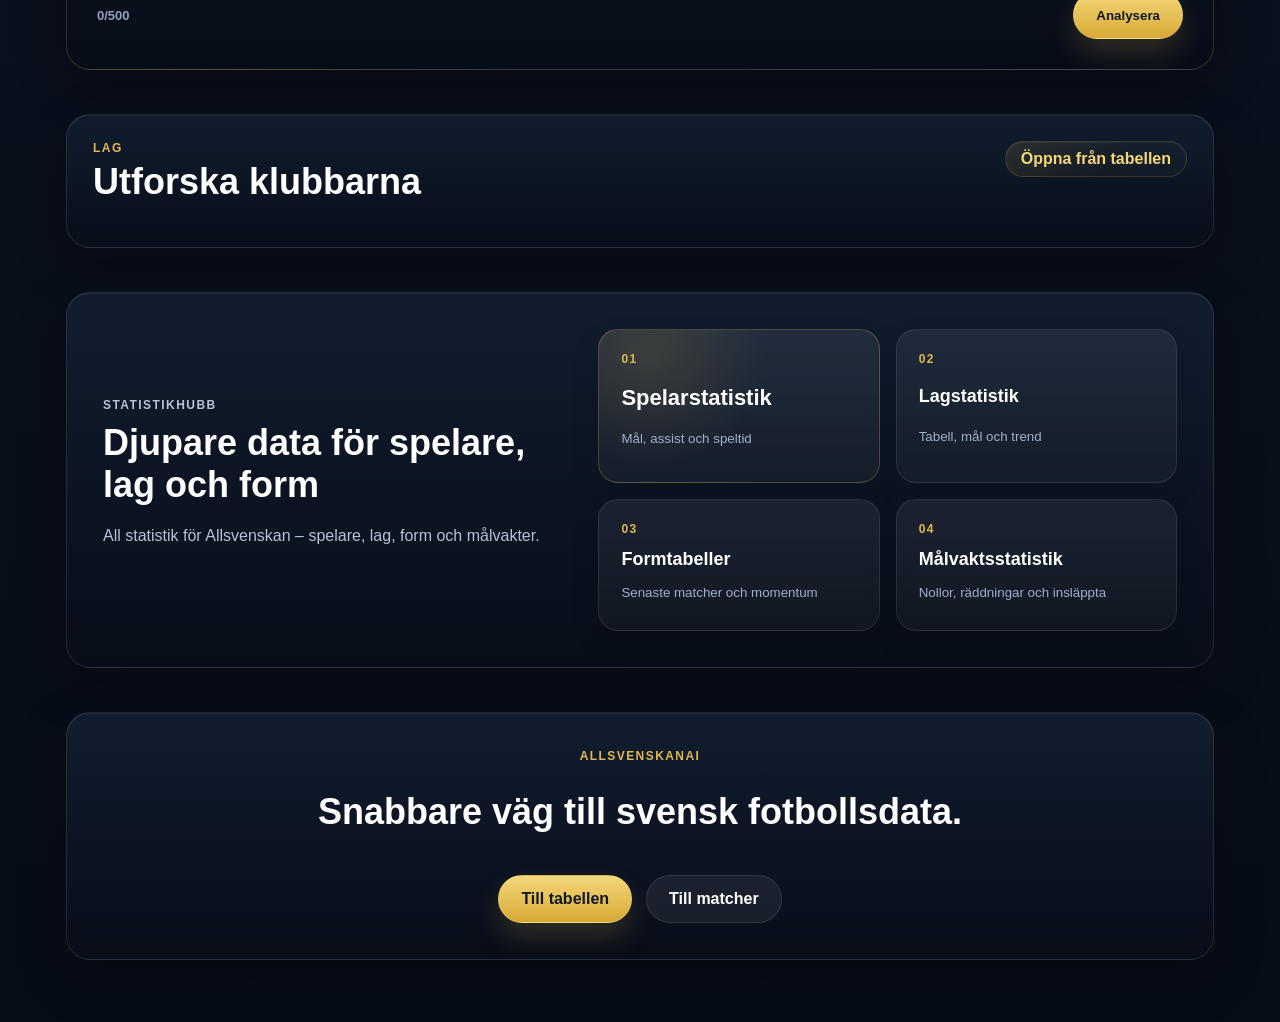
==== commit a7f0bcb3: "Update index.html" ====
--- a/index.html
+++ b/index.html
@@ -22,9 +22,7 @@
         <a href="#overgangar" class="nav-link">Övergångar</a>
       </nav>
 
-      <div class="topbar-copy">
-        <p>Svensk fotboll, enkelt och snabbt.</p>
-      </div>
+      <a href="#fraga-ai" class="header-cta">Fr&aring;ga AI</a>
 
       <button class="menu-toggle" type="button" aria-label="Öppna meny" aria-controls="main-nav" aria-expanded="false">
         <span></span>
--- a/style.css
+++ b/style.css
@@ -2426,3 +2426,308 @@
     align-items: flex-start;
   }
 }
+
+/* Homepage premium refresh */
+body {
+  background:
+    radial-gradient(circle at 50% -18%, rgba(224,184,79,0.16), transparent 34rem),
+    linear-gradient(180deg, #07101d 0%, #0b1220 42%, #070d17 100%);
+}
+
+.home-shell {
+  display: flex;
+  flex-direction: column;
+  gap: 18px;
+  padding-top: 18px;
+}
+
+.hero-section { order: 1; }
+.home-league-toggle { order: 2; }
+#tabell { order: 3; }
+#matcher { order: 4; }
+#fraga-ai { order: 5; }
+#lag { order: 6; }
+#statistik { order: 7; }
+#overgangar { order: 8; }
+
+.hero-section,
+.table-stats-layout,
+.match-center-grid,
+.stats-feature-grid,
+.teams-grid {
+  gap: 16px;
+}
+
+.hero-copy,
+.hero-panel,
+.section-block,
+.data-card,
+.stats-hub,
+.footer-cta {
+  border-color: rgba(255,255,255,0.10);
+  background:
+    linear-gradient(180deg, rgba(19,30,49,0.92), rgba(8,14,25,0.96));
+  box-shadow:
+    0 18px 50px rgba(0,0,0,0.28),
+    inset 0 1px 0 rgba(255,255,255,0.05);
+}
+
+.hero-copy {
+  min-height: 430px;
+  display: flex;
+  flex-direction: column;
+  justify-content: center;
+  background:
+    radial-gradient(circle at 18% 18%, rgba(224,184,79,0.18), transparent 20rem),
+    linear-gradient(135deg, rgba(255,255,255,0.055) 1px, transparent 1px),
+    linear-gradient(180deg, rgba(18,30,50,0.98), rgba(7,13,24,0.98));
+  background-size: auto, 26px 26px, auto;
+}
+
+.hero-copy h1,
+.section-heading h2,
+.stats-hub h2,
+.footer-cta h2 {
+  letter-spacing: 0;
+}
+
+.hero-copy h1 {
+  max-width: 760px;
+  font-size: clamp(42px, 64px, 72px);
+  line-height: 1;
+}
+
+.hero-text {
+  max-width: 560px;
+  color: #d7deea;
+  font-size: 18px;
+}
+
+.hero-actions .primary-action,
+.hero-actions .secondary-action,
+.ai-ask-actions .primary-action {
+  min-height: 48px;
+  padding: 0 22px;
+}
+
+.primary-action {
+  border: 1px solid rgba(255,255,255,0.12);
+  background:
+    linear-gradient(180deg, #f4d779, #d7a936);
+  box-shadow: 0 14px 28px rgba(224,184,79,0.18);
+}
+
+.secondary-action {
+  background: rgba(255,255,255,0.065);
+}
+
+.hero-panel {
+  align-content: start;
+  border-color: rgba(224,184,79,0.16);
+}
+
+.dashboard-header {
+  background:
+    linear-gradient(135deg, rgba(224,184,79,0.16), rgba(255,255,255,0.04));
+}
+
+.next-match-feature {
+  border-color: rgba(224,184,79,0.24);
+}
+
+.table-card {
+  overflow: hidden;
+}
+
+.premium-table-wrap {
+  border-radius: 18px;
+  border: 1px solid rgba(255,255,255,0.075);
+  background: rgba(4,9,17,0.26);
+}
+
+.standings-table {
+  font-size: 13px;
+}
+
+.standings-table th {
+  color: #8f9bb0;
+  background: rgba(255,255,255,0.035);
+}
+
+.standings-table th,
+.standings-table td {
+  padding: 10px 9px;
+}
+
+.standings-row.zone-top td:first-child {
+  box-shadow: inset 3px 0 0 rgba(224,184,79,0.82);
+}
+
+.standings-row.zone-top {
+  background: linear-gradient(90deg, rgba(224,184,79,0.075), transparent 44%);
+}
+
+.team-logo,
+.team-logo-placeholder,
+.match-team-logo {
+  border: 1px solid rgba(255,255,255,0.12);
+}
+
+.match-card {
+  min-height: 86px;
+  border-radius: 16px;
+  background:
+    linear-gradient(180deg, rgba(255,255,255,0.06), rgba(255,255,255,0.024));
+}
+
+.match-score-block strong {
+  font-size: 20px;
+}
+
+.match-score-block small span {
+  color: #f4d779;
+  font-weight: 900;
+}
+
+.ai-ask-section {
+  position: relative;
+  overflow: hidden;
+  padding: clamp(22px, 30px, 34px);
+  border-color: rgba(224,184,79,0.20);
+  background:
+    radial-gradient(circle at 85% 0%, rgba(75,121,255,0.16), transparent 19rem),
+    radial-gradient(circle at 12% 0%, rgba(224,184,79,0.16), transparent 18rem),
+    linear-gradient(180deg, rgba(18,30,50,0.98), rgba(7,13,24,0.98));
+}
+
+.ai-ask-section .section-heading {
+  margin-bottom: 16px;
+}
+
+.ai-ask-form textarea {
+  min-height: 128px;
+  border-radius: 18px;
+  border-color: rgba(224,184,79,0.22);
+  background: rgba(4,9,17,0.42);
+  box-shadow: inset 0 1px 0 rgba(255,255,255,0.05);
+}
+
+.ai-example-chips {
+  display: flex;
+  flex-wrap: wrap;
+  gap: 9px;
+}
+
+.ai-example-chips button {
+  border: 1px solid rgba(255,255,255,0.10);
+  border-radius: 999px;
+  padding: 9px 12px;
+  color: #dfe7f5;
+  background: rgba(255,255,255,0.055);
+  font: inherit;
+  font-size: 13px;
+  font-weight: 800;
+  cursor: pointer;
+  transition: transform 180ms ease, border-color 180ms ease, background 180ms ease;
+}
+
+.ai-example-chips button:hover,
+.ai-example-chips button:focus-visible {
+  transform: translateY(-1px);
+  border-color: rgba(224,184,79,0.42);
+  background: rgba(224,184,79,0.10);
+  outline: none;
+}
+
+.ai-answer-card {
+  border-color: rgba(224,184,79,0.14);
+  background:
+    linear-gradient(180deg, rgba(255,255,255,0.055), rgba(255,255,255,0.025));
+}
+
+.ai-answer-grid section {
+  background: rgba(4,9,17,0.42);
+}
+
+.ai-answer-grid ul,
+.ai-answer-grid dl {
+  margin: 0;
+  color: #c6d0e2;
+  line-height: 1.55;
+}
+
+.ai-answer-grid ul {
+  padding-left: 18px;
+}
+
+.ai-answer-grid dl div {
+  display: grid;
+  grid-template-columns: minmax(110px, 0.45fr) minmax(0, 1fr);
+  gap: 12px;
+  padding: 8px 0;
+  border-bottom: 1px solid rgba(255,255,255,0.07);
+}
+
+.ai-answer-grid dl div:last-child {
+  border-bottom: 0;
+}
+
+.ai-answer-grid dt {
+  color: #f4d779;
+  font-weight: 900;
+}
+
+.ai-answer-grid dd {
+  margin: 0;
+}
+
+.quick-stats-stack .data-card {
+  border-radius: 18px;
+}
+
+.mini-row,
+.top-scorer-row,
+.dashboard-team-row {
+  border: 1px solid rgba(255,255,255,0.065);
+}
+
+@media (min-width: 1041px) {
+  .home-shell {
+    gap: 22px;
+  }
+
+  .hero-section {
+    grid-template-columns: minmax(0, 1.35fr) minmax(360px, 0.65fr);
+  }
+
+  .match-center-grid {
+    grid-template-columns: repeat(3, minmax(0, 1fr));
+  }
+}
+
+@media (max-width: 760px) {
+  .hero-copy {
+    min-height: 0;
+  }
+
+  .hero-copy h1 {
+    font-size: 42px;
+  }
+
+  .hero-mini-stats {
+    grid-template-columns: 1fr;
+  }
+
+  .ai-example-chips {
+    display: grid;
+  }
+
+  .ai-example-chips button {
+    text-align: left;
+  }
+
+  .ai-answer-grid dl div {
+    grid-template-columns: 1fr;
+    gap: 4px;
+  }
+}
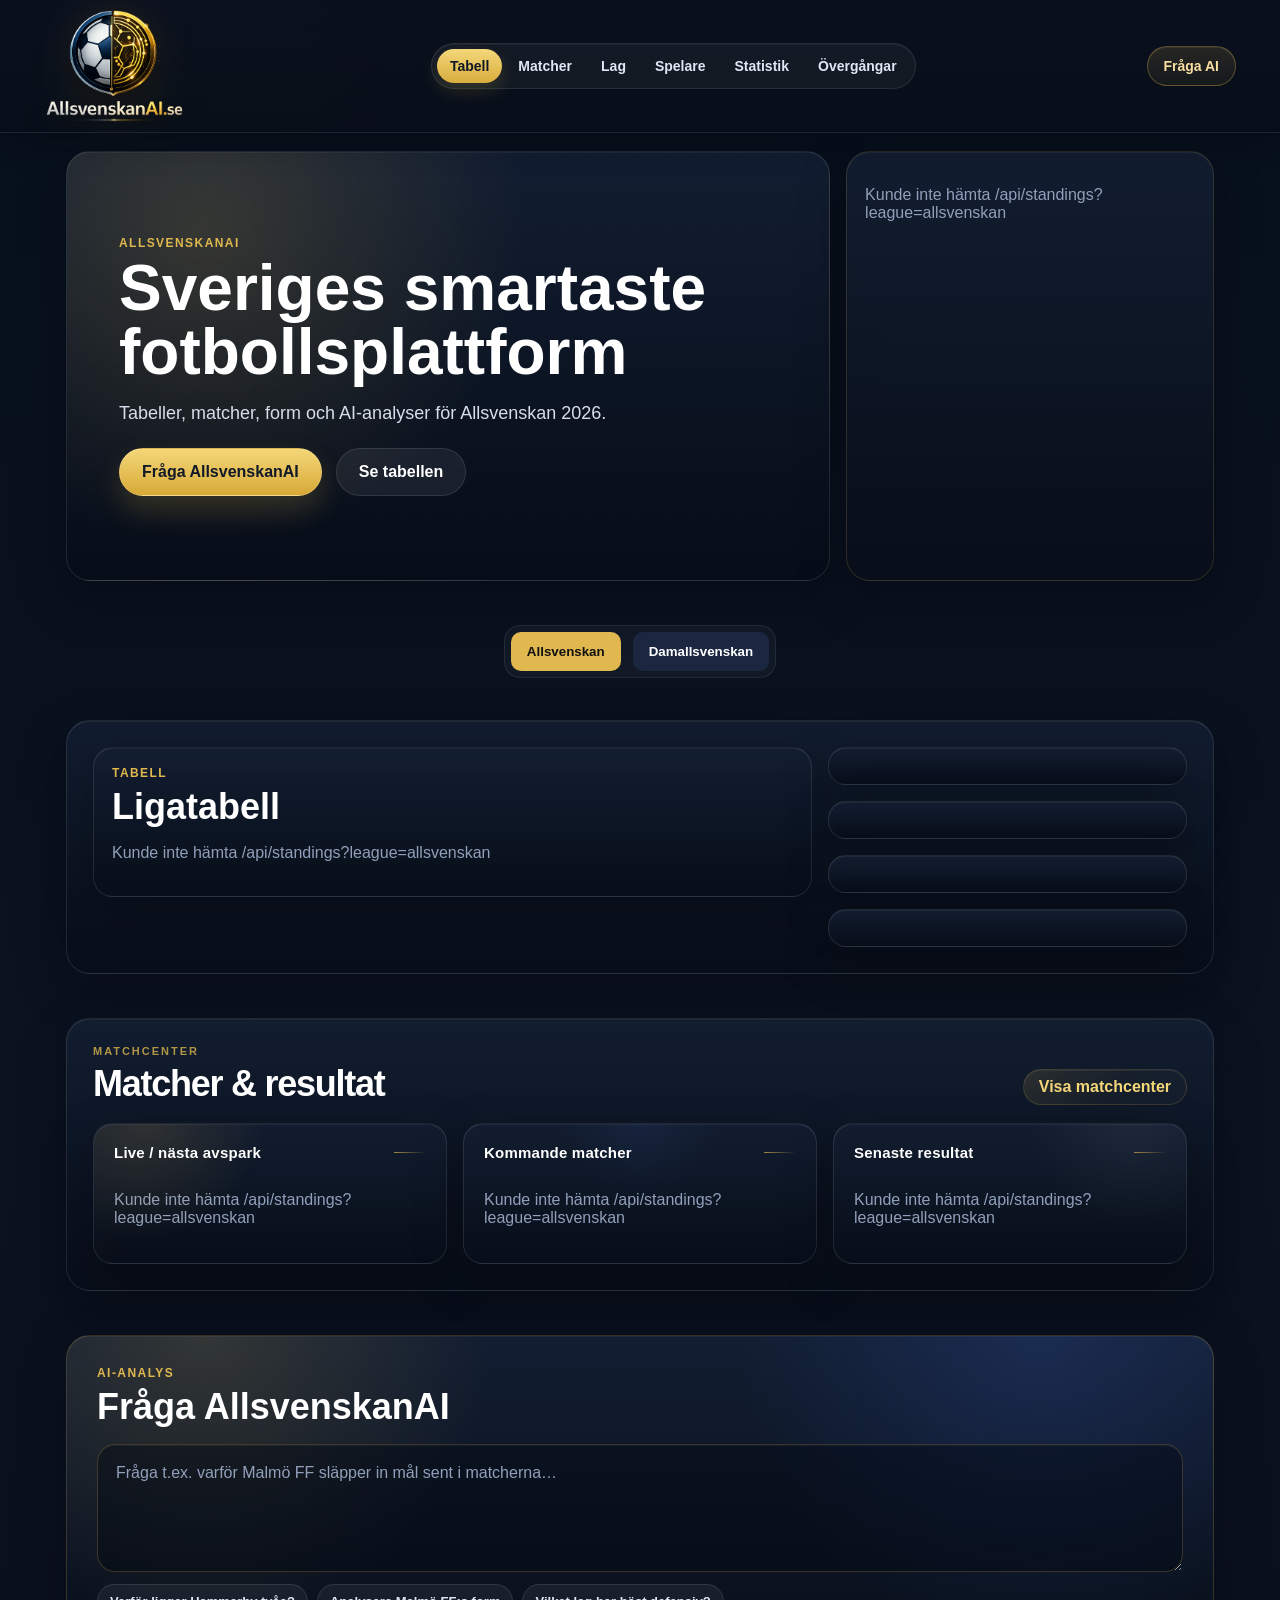
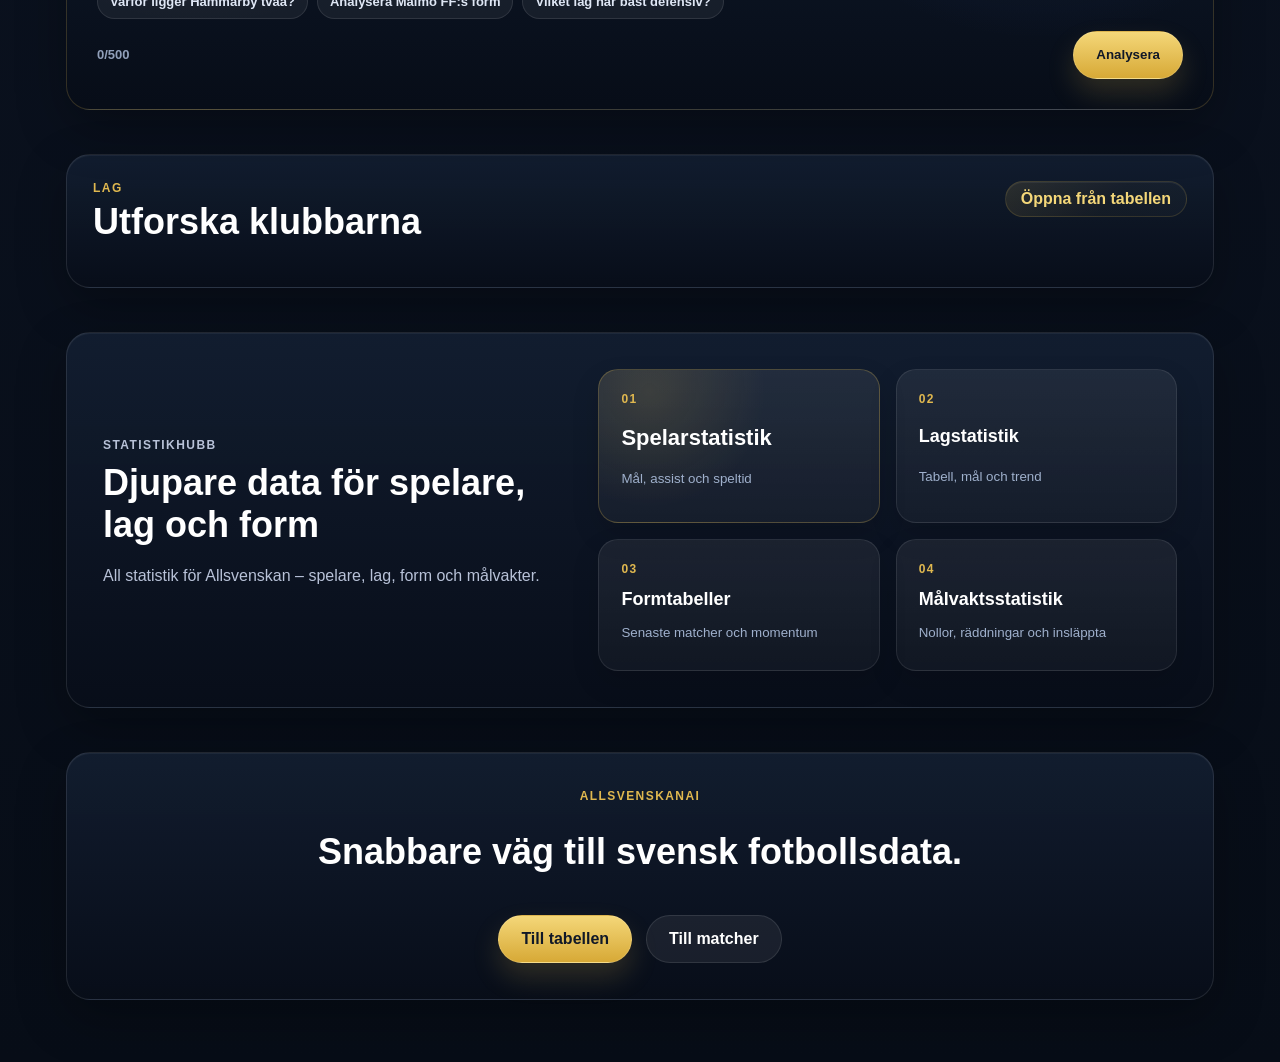
==== commit 4a37f419: "Update index.html" ====
--- a/index.html
+++ b/index.html
@@ -36,9 +36,9 @@
     <section class="hero-section">
       <div class="hero-copy">
         <p class="eyebrow">AllsvenskanAI</p>
-        <h1>Allsvenskan 2026 med AI-analys</h1>
+        <h1>Sveriges smartaste fotbollsplattform</h1>
         <p class="hero-text">
-          Tabeller, matcher, form, statistik och smarta analyser p&aring; svenska.
+          Tabeller, matcher, form och AI-analyser f&ouml;r Allsvenskan 2026.
         </p>
         <div class="hero-actions">
           <a href="#fraga-ai" class="primary-action">Fr&aring;ga AllsvenskanAI</a>
--- a/style.css
+++ b/style.css
@@ -14,66 +14,64 @@
   top: 0;
   z-index: 50;
   background:
-    linear-gradient(180deg, rgba(17,26,43,0.96), rgba(11,18,32,0.92)),
-    radial-gradient(circle at 16% 0%, rgba(224,184,79,0.06), transparent 26%),
-    radial-gradient(circle at 82% 0%, rgba(90,151,255,0.05), transparent 24%);
-  border-bottom: 1px solid rgba(255,255,255,0.06);
-  box-shadow: 0 10px 24px rgba(0,0,0,0.16);
-  backdrop-filter: blur(6px);
+    linear-gradient(180deg, rgba(10,17,30,0.96), rgba(8,14,25,0.92)),
+    radial-gradient(circle at 18% 0%, rgba(224,184,79,0.08), transparent 28%);
+  border-bottom: 1px solid rgba(255,255,255,0.08);
+  box-shadow: 0 12px 28px rgba(0,0,0,0.22);
+  backdrop-filter: blur(12px);
 }
 
 .header-inner {
   width: 100%;
-  min-height: 92px;
-  display: grid;
-  grid-template-columns: auto 1fr auto;
-  align-items: center;
-  gap: clamp(18px, 3vw, 38px);
-  padding: 0 clamp(22px, 4vw, 52px);
+  min-height: 128px;
+  display: grid;
+  grid-template-columns: minmax(330px, 0.8fr) auto minmax(150px, 0.8fr);
+  align-items: center;
+  gap: clamp(12px, 2vw, 24px);
+  padding: 8px clamp(16px, 4vw, 44px);
 }
 
 .main-nav {
   display: flex;
   justify-content: center;
   align-items: center;
-  gap: 32px;
+  gap: 3px;
+  justify-self: center;
+  padding: 5px;
+  border: 1px solid rgba(255,255,255,0.09);
+  border-radius: 999px;
+  background: rgba(255,255,255,0.045);
+  box-shadow: inset 0 1px 0 rgba(255,255,255,0.05);
 }
 
 .nav-link {
   position: relative;
   color: #dfe7f5;
   text-decoration: none;
-  font-size: 16px;
-  font-weight: 500;
-  letter-spacing: 0.02em;
-  padding: 10px 13px;
+  font-size: 14px;
+  font-weight: 800;
+  letter-spacing: 0;
+  padding: 9px 13px;
   border-radius: 999px;
-  transition: color 180ms ease, background 180ms ease, transform 180ms ease;
+  transition: color 180ms ease, background 180ms ease, transform 180ms ease, box-shadow 180ms ease;
 }
 
 .nav-link:hover,
 .nav-link:focus-visible {
   color: #ffffff;
-  background: rgba(255,255,255,0.06);
+  background: rgba(255,255,255,0.075);
   outline: none;
   transform: translateY(-1px);
 }
 
 .nav-link.active {
-  color: #e0b84f;
-  background: rgba(224,184,79,0.10);
+  color: #101827;
+  background: linear-gradient(180deg, #f4d779, #d8ad3e);
+  box-shadow: 0 8px 18px rgba(224,184,79,0.16);
 }
 
 .nav-link.active::after {
-  content: "";
-  position: absolute;
-  left: 18px;
-  right: 18px;
-  bottom: 5px;
-  height: 2px;
-  border-radius: 999px;
-  background: #e0b84f;
-  box-shadow: 0 0 10px rgba(224,184,79,0.35);
+  content: none;
 }
 
 .menu-toggle {
@@ -106,40 +104,59 @@
 .site-logo-link {
   display: inline-flex;
   align-items: center;
+  justify-self: start;
   flex: 0 1 auto;
   min-width: 0;
+  line-height: 0;
   filter:
-    drop-shadow(0 2px 4px rgba(0,0,0,0.30));
+    drop-shadow(0 5px 9px rgba(0,0,0,0.42))
+    drop-shadow(0 0 18px rgba(224,184,79,0.13));
   transition: transform 180ms ease, filter 180ms ease;
 }
 
 .site-logo-link:hover {
   transform: translateY(-1px) scale(1.015);
   filter:
-    drop-shadow(0 3px 8px rgba(0,0,0,0.34));
+    drop-shadow(0 7px 13px rgba(0,0,0,0.46))
+    drop-shadow(0 0 22px rgba(224,184,79,0.18));
 }
 
 .site-logo {
   display: block;
   width: auto;
   max-width: 100%;
-  height: 60px;
-  max-height: 60px;
+  height: auto;
+  max-height: 116px;
   object-fit: contain;
-}
-
-.topbar-copy {
-  text-align: right;
-  max-width: 220px;
-}
-
-.topbar p {
-  margin: 0;
-  color: #b8c2d8;
+  image-rendering: auto;
+}
+
+.header-cta {
+  justify-self: end;
+  display: inline-flex;
+  align-items: center;
+  justify-content: center;
+  min-height: 40px;
+  padding: 0 16px;
+  border: 1px solid rgba(224,184,79,0.32);
+  border-radius: 999px;
+  color: #f7dda0;
+  background:
+    linear-gradient(180deg, rgba(224,184,79,0.14), rgba(224,184,79,0.06));
+  box-shadow: inset 0 1px 0 rgba(255,255,255,0.06);
   font-size: 14px;
-  line-height: 1.35;
-  font-weight: 500;
-  opacity: 0.7;
+  font-weight: 900;
+  text-decoration: none;
+  white-space: nowrap;
+  transition: transform 180ms ease, border-color 180ms ease, background 180ms ease;
+}
+
+.header-cta:hover,
+.header-cta:focus-visible {
+  transform: translateY(-1px);
+  border-color: rgba(224,184,79,0.56);
+  background: rgba(224,184,79,0.14);
+  outline: none;
 }
 
 .container,
@@ -1445,22 +1462,25 @@
 
 @media (max-width: 1040px) {
   .header-inner {
-    grid-template-columns: auto 1fr;
-    min-height: 84px;
+    grid-template-columns: auto 1fr auto;
+    min-height: 78px;
+    padding-top: 6px;
+    padding-bottom: 6px;
   }
 
   .main-nav {
-    justify-content: flex-end;
     gap: 2px;
   }
 
   .nav-link {
+    font-size: 12px;
+    padding: 8px 9px;
+  }
+
+  .header-cta {
+    min-height: 38px;
+    padding: 0 13px;
     font-size: 13px;
-    padding: 9px 10px;
-  }
-
-  .topbar-copy {
-    display: none;
   }
 
   .hero-section,
@@ -1481,15 +1501,23 @@
 @media (max-width: 760px) {
   .header-inner {
     position: relative;
-    grid-template-columns: auto auto;
-    min-height: 74px;
+    grid-template-columns: auto 1fr auto auto;
+    min-height: 70px;
     padding: 0 16px;
+    gap: 10px;
   }
 
   .site-logo {
-    width: auto;
-    height: 46px;
-    max-height: 46px;
+    width: clamp(150px, 42vw, 190px);
+    height: auto;
+    max-height: 54px;
+  }
+
+  .header-cta {
+    justify-self: end;
+    min-height: 36px;
+    padding: 0 12px;
+    font-size: 12px;
   }
 
   .menu-toggle {
@@ -1504,9 +1532,9 @@
     right: 12px;
     display: grid;
     grid-template-columns: 1fr;
-    gap: 4px;
+    gap: 6px;
     padding: 10px;
-    border: 1px solid rgba(255,255,255,0.08);
+    border: 1px solid rgba(255,255,255,0.10);
     border-radius: 16px;
     background: rgba(11,18,32,0.98);
     box-shadow: 0 18px 40px rgba(0,0,0,0.35);
@@ -1523,7 +1551,7 @@
   }
 
   .nav-link {
-    padding: 13px 14px;
+    padding: 12px 14px;
     font-size: 15px;
   }
 
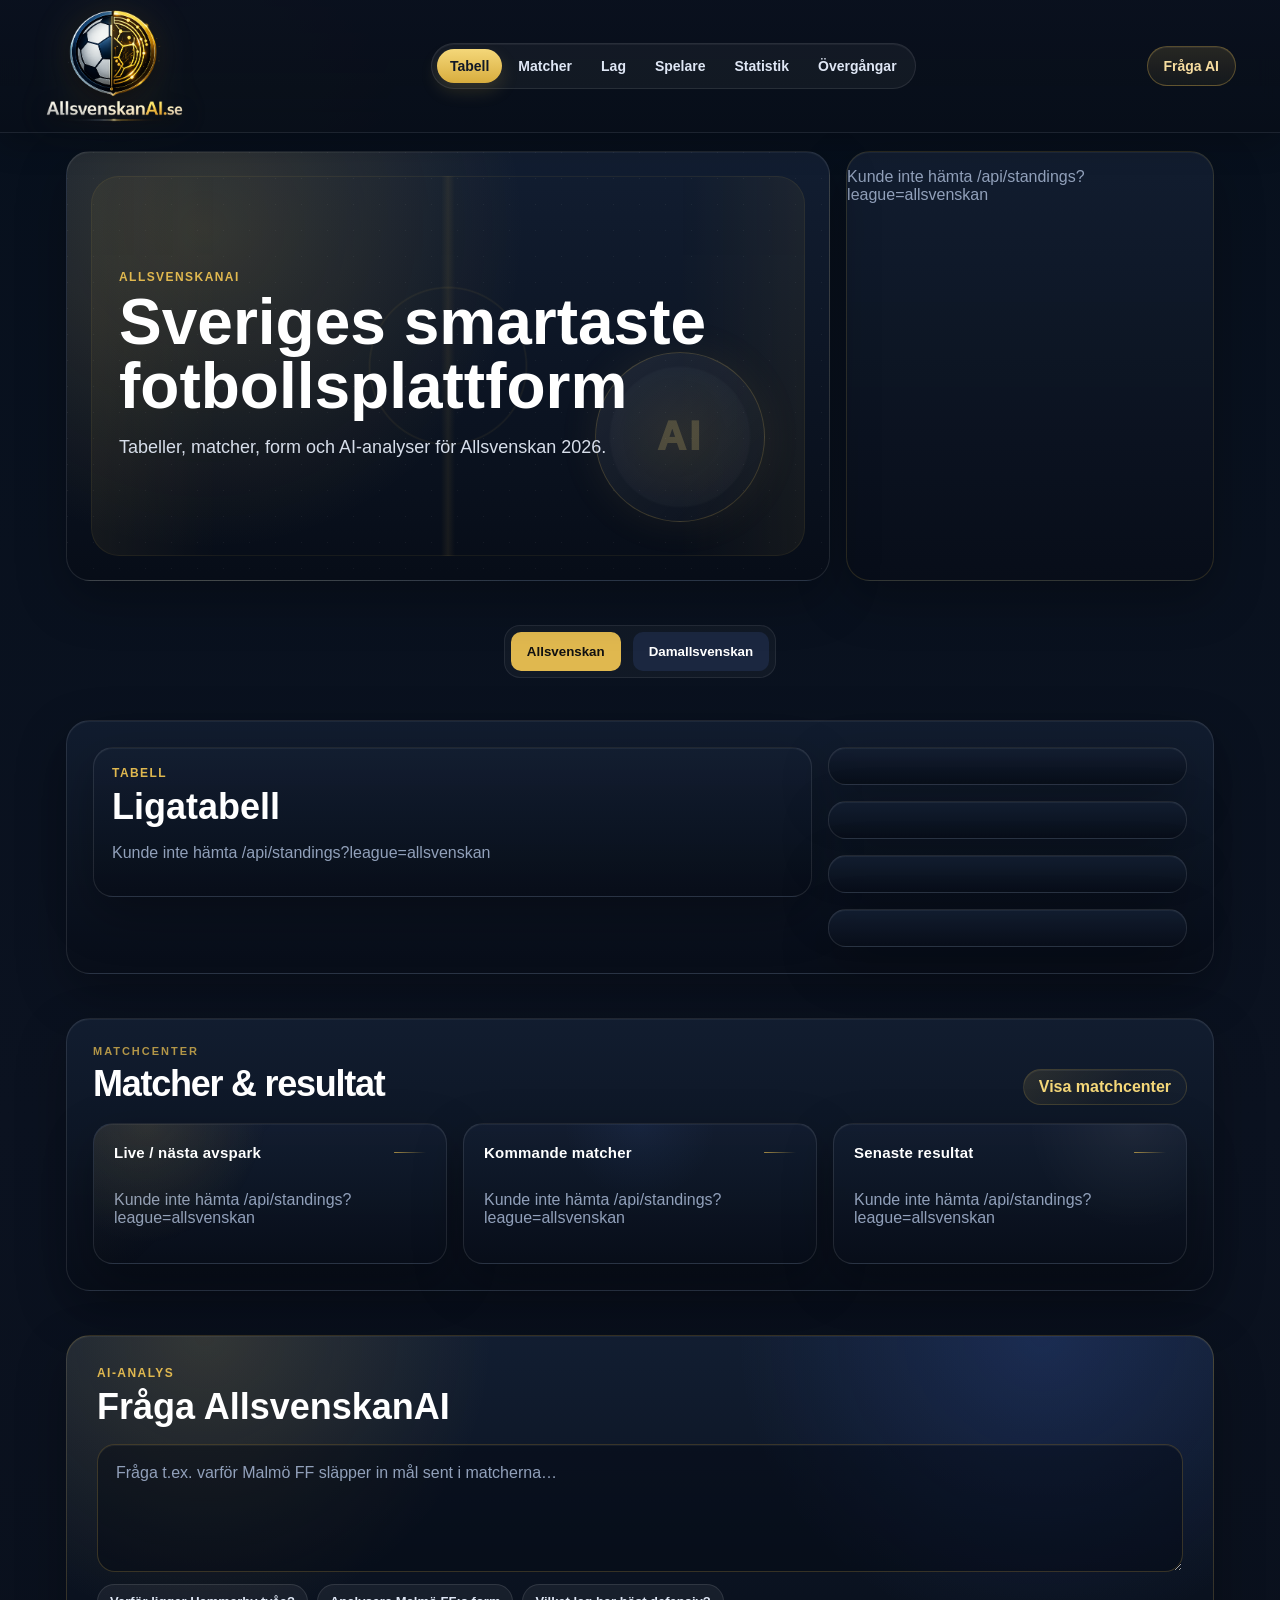
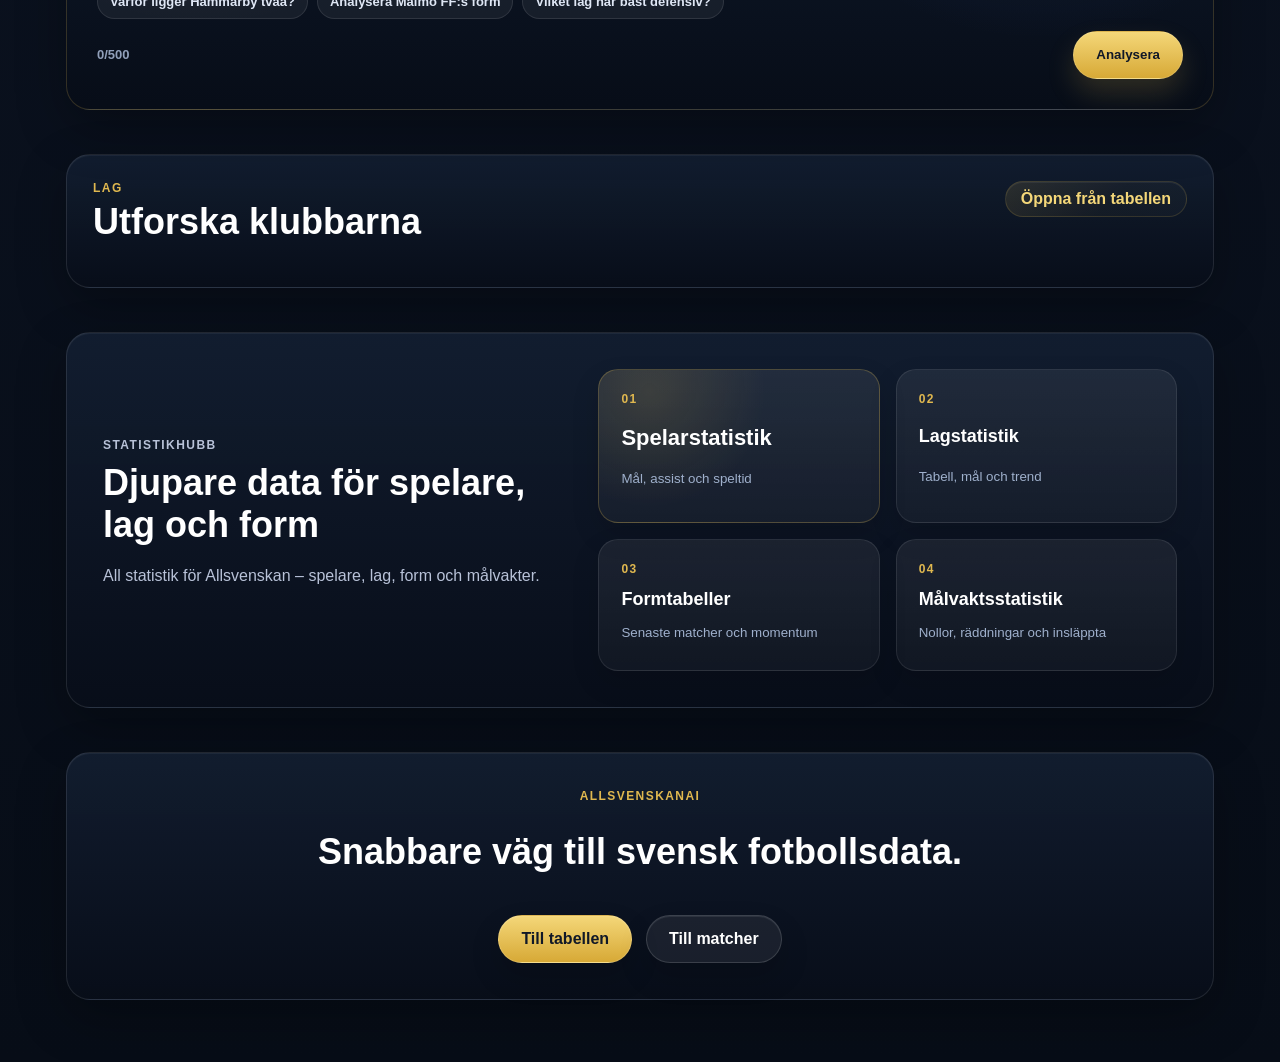
==== commit 5d03d575: "Update index.html" ====
--- a/index.html
+++ b/index.html
@@ -40,10 +40,6 @@
         <p class="hero-text">
           Tabeller, matcher, form och AI-analyser f&ouml;r Allsvenskan 2026.
         </p>
-        <div class="hero-actions">
-          <a href="#fraga-ai" class="primary-action">Fr&aring;ga AllsvenskanAI</a>
-          <a href="#tabell" class="secondary-action">Se tabellen</a>
-        </div>
         <div class="hero-mini-stats" id="hero-mini-stats"></div>
       </div>
 
--- a/style.css
+++ b/style.css
@@ -1701,6 +1701,441 @@
   }
 }
 
+/* Hero AI platform polish */
+.hero-section {
+  grid-template-columns: minmax(0, 1.08fr) minmax(390px, 0.92fr);
+  align-items: stretch;
+}
+
+.hero-copy {
+  position: relative;
+  isolation: isolate;
+  overflow: hidden;
+  min-height: 470px;
+  background:
+    linear-gradient(90deg, rgba(255,255,255,0.030) 1px, transparent 1px),
+    linear-gradient(0deg, rgba(255,255,255,0.025) 1px, transparent 1px),
+    radial-gradient(ellipse at 78% 32%, rgba(224,184,79,0.20), transparent 24rem),
+    radial-gradient(ellipse at 18% 88%, rgba(88,136,255,0.14), transparent 20rem),
+    linear-gradient(180deg, rgba(17,31,51,0.98), rgba(6,12,22,0.98));
+  background-size: 42px 42px, 42px 42px, auto, auto, auto;
+}
+
+.hero-copy::before {
+  content: "";
+  position: absolute;
+  inset: 24px;
+  z-index: -1;
+  border: 1px solid rgba(224,184,79,0.12);
+  border-radius: 28px;
+  background:
+    linear-gradient(90deg, transparent 49%, rgba(224,184,79,0.13) 50%, transparent 51%),
+    radial-gradient(circle at 50% 50%, transparent 0 4.8rem, rgba(224,184,79,0.12) 4.9rem, transparent 5rem),
+    linear-gradient(90deg, rgba(224,184,79,0.10), transparent 18%, transparent 82%, rgba(224,184,79,0.10));
+  opacity: 0.62;
+}
+
+.hero-copy::after {
+  content: "AI";
+  position: absolute;
+  right: clamp(24px, 5vw, 72px);
+  bottom: clamp(24px, 5vw, 58px);
+  z-index: -1;
+  width: clamp(112px, 15vw, 168px);
+  aspect-ratio: 1;
+  display: grid;
+  place-items: center;
+  border: 1px solid rgba(224,184,79,0.20);
+  border-radius: 50%;
+  color: rgba(244,215,121,0.20);
+  background:
+    radial-gradient(circle, rgba(224,184,79,0.10), rgba(255,255,255,0.025) 58%, transparent 60%),
+    linear-gradient(135deg, rgba(255,255,255,0.08), rgba(255,255,255,0.01));
+  box-shadow: 0 0 42px rgba(224,184,79,0.08);
+  font-size: 40px;
+  font-weight: 950;
+  letter-spacing: 0.08em;
+}
+
+.hero-copy h1 {
+  max-width: 720px;
+  font-size: clamp(42px, 5.6vw, 76px);
+}
+
+.hero-text {
+  max-width: 600px;
+}
+
+.hero-mini-stats {
+  max-width: 620px;
+  gap: 10px;
+}
+
+.hero-mini-stats div {
+  position: relative;
+  overflow: hidden;
+  border-radius: 14px;
+  padding: 12px 13px 12px 15px;
+  background: rgba(4,9,17,0.42);
+}
+
+.hero-mini-stats div::before {
+  content: "";
+  position: absolute;
+  left: 0;
+  top: 12px;
+  bottom: 12px;
+  width: 3px;
+  border-radius: 999px;
+  background: #e0b84f;
+}
+
+.hero-mini-stats span {
+  font-size: 9px;
+}
+
+.hero-mini-stats strong {
+  margin-top: 5px;
+  font-size: 16px;
+}
+
+.hero-actions .primary-action,
+.hero-actions .secondary-action {
+  border-color: rgba(255,255,255,0.14);
+  box-shadow: 0 14px 30px rgba(0,0,0,0.16), inset 0 1px 0 rgba(255,255,255,0.08);
+}
+
+.hero-actions .primary-action:hover,
+.hero-actions .primary-action:focus-visible,
+.hero-actions .secondary-action:hover,
+.hero-actions .secondary-action:focus-visible {
+  transform: translateY(-2px);
+  outline: none;
+}
+
+.hero-panel {
+  padding: 16px;
+  gap: 12px;
+}
+
+.dashboard-ai-card {
+  display: grid;
+  gap: 5px;
+  color: inherit;
+  text-decoration: none;
+  border: 1px solid rgba(224,184,79,0.20);
+  border-radius: 18px;
+  padding: 15px;
+  background:
+    linear-gradient(135deg, rgba(224,184,79,0.15), rgba(255,255,255,0.045));
+  box-shadow: inset 0 1px 0 rgba(255,255,255,0.06);
+  transition: transform 180ms ease, border-color 180ms ease, background 180ms ease;
+}
+
+.dashboard-ai-card:hover,
+.dashboard-ai-card:focus-visible {
+  transform: translateY(-2px);
+  border-color: rgba(224,184,79,0.38);
+  outline: none;
+}
+
+.dashboard-ai-card span,
+.dashboard-ai-card small {
+  color: #9daac0;
+  font-size: 11px;
+  font-weight: 850;
+  letter-spacing: 0.10em;
+  text-transform: uppercase;
+}
+
+.dashboard-ai-card strong {
+  color: #ffffff;
+  font-size: 15px;
+  line-height: 1.25;
+}
+
+.dashboard-ai-card small {
+  color: #d7deea;
+  font-size: 12px;
+  letter-spacing: 0;
+  text-transform: none;
+}
+
+.next-match-feature {
+  padding: 16px;
+}
+
+.next-match-teams {
+  gap: 8px;
+}
+
+.next-match-feature p,
+.match-score-block small em {
+  color: #aeb9cb;
+  font-style: normal;
+}
+
+.match-score-block small {
+  display: grid;
+  gap: 4px;
+  justify-items: center;
+}
+
+.match-status-chip {
+  display: inline-flex;
+  align-items: center;
+  justify-content: center;
+  width: fit-content;
+  border: 1px solid rgba(224,184,79,0.25);
+  border-radius: 999px;
+  padding: 3px 8px;
+  color: #f4d779;
+  background: rgba(224,184,79,0.10);
+  font-size: 10px;
+  font-weight: 900;
+  letter-spacing: 0.03em;
+}
+
+.dashboard-team-row {
+  display: grid;
+  grid-template-columns: 26px 28px minmax(0, 1fr) auto;
+  align-items: center;
+  padding: 10px;
+}
+
+.dashboard-team-row.leader {
+  border-color: rgba(224,184,79,0.26);
+  background:
+    linear-gradient(90deg, rgba(224,184,79,0.11), rgba(255,255,255,0.035));
+}
+
+.dashboard-rank {
+  display: inline-flex;
+  align-items: center;
+  justify-content: center;
+  width: 24px;
+  height: 24px;
+  border-radius: 50%;
+  color: #f4d779;
+  background: rgba(224,184,79,0.12);
+  font-size: 12px;
+  font-weight: 950;
+}
+
+.dashboard-team-logo {
+  width: 28px;
+  height: 28px;
+  border-radius: 50%;
+  object-fit: contain;
+  background: #ffffff;
+  padding: 3px;
+}
+
+.dashboard-team-logo.team-logo-placeholder {
+  background: rgba(255,255,255,0.10);
+}
+
+.dashboard-team-name {
+  min-width: 0;
+  overflow: hidden;
+  text-overflow: ellipsis;
+  white-space: nowrap;
+}
+
+@media (min-width: 1041px) {
+  .hero-section {
+    grid-template-columns: minmax(0, 1.05fr) minmax(420px, 0.95fr);
+  }
+}
+
+@media (max-width: 1040px) {
+  .hero-section {
+    grid-template-columns: 1fr;
+  }
+}
+
+@media (max-width: 760px) {
+  .hero-copy {
+    min-height: 420px;
+  }
+
+  .hero-copy::before {
+    inset: 16px;
+  }
+
+  .hero-copy::after {
+    right: 18px;
+    bottom: 18px;
+    width: 104px;
+    font-size: 30px;
+  }
+
+  .hero-mini-stats {
+    grid-template-columns: 1fr;
+  }
+}
+
+/* Hero right column table */
+.hero-panel {
+  padding: 0;
+  overflow: hidden;
+}
+
+.hero-table-card {
+  height: 100%;
+  display: grid;
+  grid-template-rows: auto minmax(0, 1fr);
+  border: 1px solid rgba(255,255,255,0.10);
+  border-radius: 24px;
+  background:
+    radial-gradient(circle at 80% 0%, rgba(224,184,79,0.12), transparent 18rem),
+    linear-gradient(180deg, rgba(17,29,48,0.98), rgba(6,12,22,0.98));
+  box-shadow:
+    0 18px 50px rgba(0,0,0,0.28),
+    inset 0 1px 0 rgba(255,255,255,0.05);
+}
+
+.hero-table-heading {
+  display: flex;
+  align-items: end;
+  justify-content: space-between;
+  gap: 16px;
+  padding: 18px 18px 12px;
+  border-bottom: 1px solid rgba(255,255,255,0.08);
+}
+
+.hero-table-heading span {
+  color: #f4d779;
+  font-size: 11px;
+  font-weight: 900;
+  letter-spacing: 0.14em;
+  text-transform: uppercase;
+}
+
+.hero-table-heading h2 {
+  margin: 0;
+  color: #ffffff;
+  font-size: 22px;
+  line-height: 1.1;
+}
+
+.hero-table-wrap {
+  min-width: 0;
+  overflow: auto;
+  padding: 8px 10px 12px;
+}
+
+.hero-standings-table {
+  width: 100%;
+  border-collapse: separate;
+  border-spacing: 0 5px;
+  color: #ffffff;
+  font-size: 13px;
+}
+
+.hero-standings-table th {
+  padding: 0 8px 5px;
+  color: #91a0ba;
+  font-size: 10px;
+  font-weight: 900;
+  letter-spacing: 0.08em;
+  text-align: right;
+  text-transform: uppercase;
+}
+
+.hero-standings-table th:nth-child(2) {
+  text-align: left;
+}
+
+.hero-standings-table td {
+  padding: 7px 8px;
+  text-align: right;
+  background: rgba(255,255,255,0.035);
+  border-top: 1px solid rgba(255,255,255,0.055);
+  border-bottom: 1px solid rgba(255,255,255,0.055);
+}
+
+.hero-standings-table td:first-child {
+  width: 34px;
+  border-left: 1px solid rgba(255,255,255,0.055);
+  border-radius: 12px 0 0 12px;
+  color: #f4d779;
+  font-weight: 950;
+}
+
+.hero-standings-table td:last-child {
+  border-right: 1px solid rgba(255,255,255,0.055);
+  border-radius: 0 12px 12px 0;
+}
+
+.hero-table-team {
+  display: flex;
+  align-items: center;
+  gap: 9px;
+  min-width: 0;
+  color: inherit;
+  text-decoration: none;
+}
+
+.hero-table-team span {
+  min-width: 0;
+  overflow: hidden;
+  text-overflow: ellipsis;
+  white-space: nowrap;
+  font-weight: 850;
+}
+
+.hero-table-logo {
+  width: 24px;
+  height: 24px;
+  flex: 0 0 24px;
+  border-radius: 50%;
+  object-fit: contain;
+  background: #ffffff;
+  padding: 3px;
+}
+
+.hero-table-logo.team-logo-placeholder {
+  background: rgba(255,255,255,0.10);
+}
+
+.hero-table-top td {
+  background: linear-gradient(90deg, rgba(224,184,79,0.10), rgba(255,255,255,0.035));
+  border-color: rgba(224,184,79,0.14);
+}
+
+.hero-table-bottom td {
+  background: linear-gradient(90deg, rgba(239,91,91,0.10), rgba(255,255,255,0.032));
+  border-color: rgba(239,91,91,0.14);
+}
+
+@media (max-width: 760px) {
+  .hero-table-heading {
+    align-items: start;
+    flex-direction: column;
+    gap: 5px;
+  }
+
+  .hero-table-heading h2 {
+    font-size: 20px;
+  }
+
+  .hero-table-wrap {
+    overflow-x: auto;
+  }
+
+  .hero-standings-table {
+    min-width: 0;
+    font-size: 12px;
+  }
+
+  .hero-standings-table th,
+  .hero-standings-table td {
+    padding-left: 6px;
+    padding-right: 6px;
+  }
+}
+
 @media (max-width: 560px) {
   .standings-table th,
   .standings-table td {
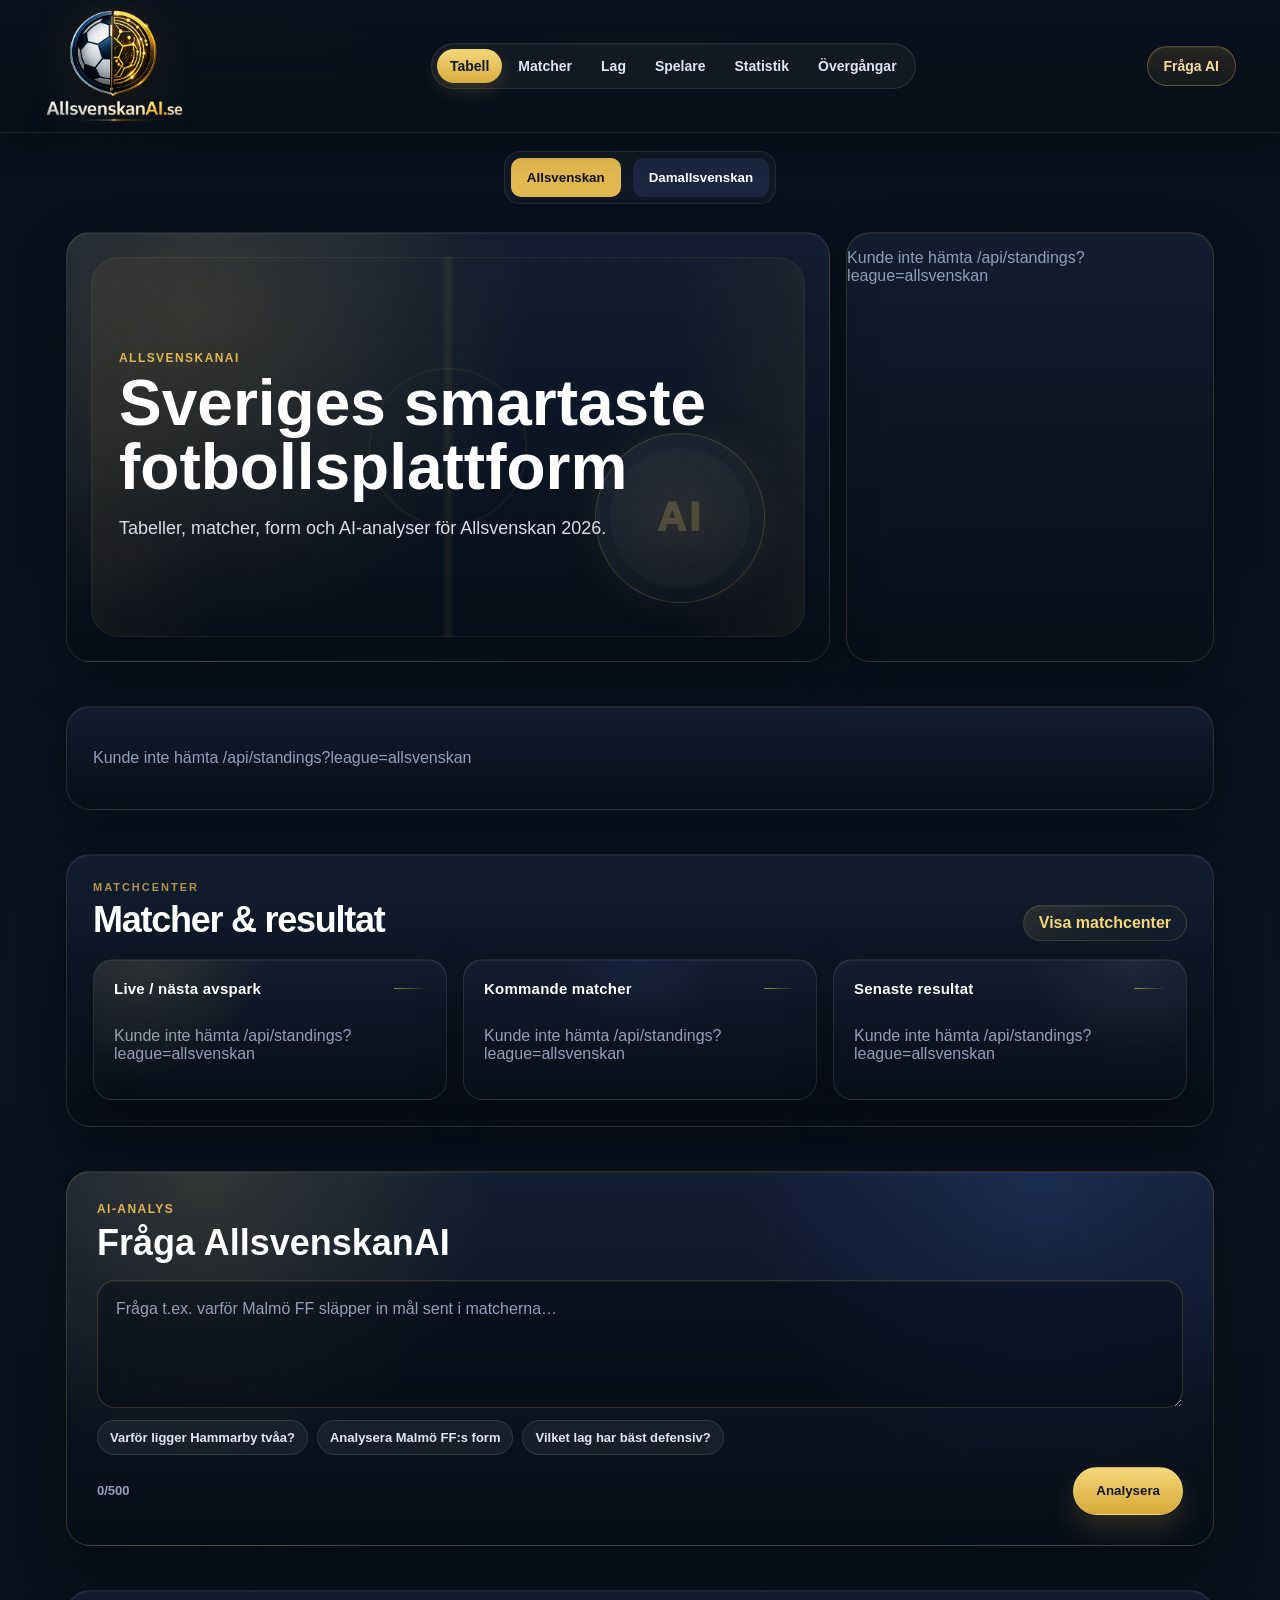
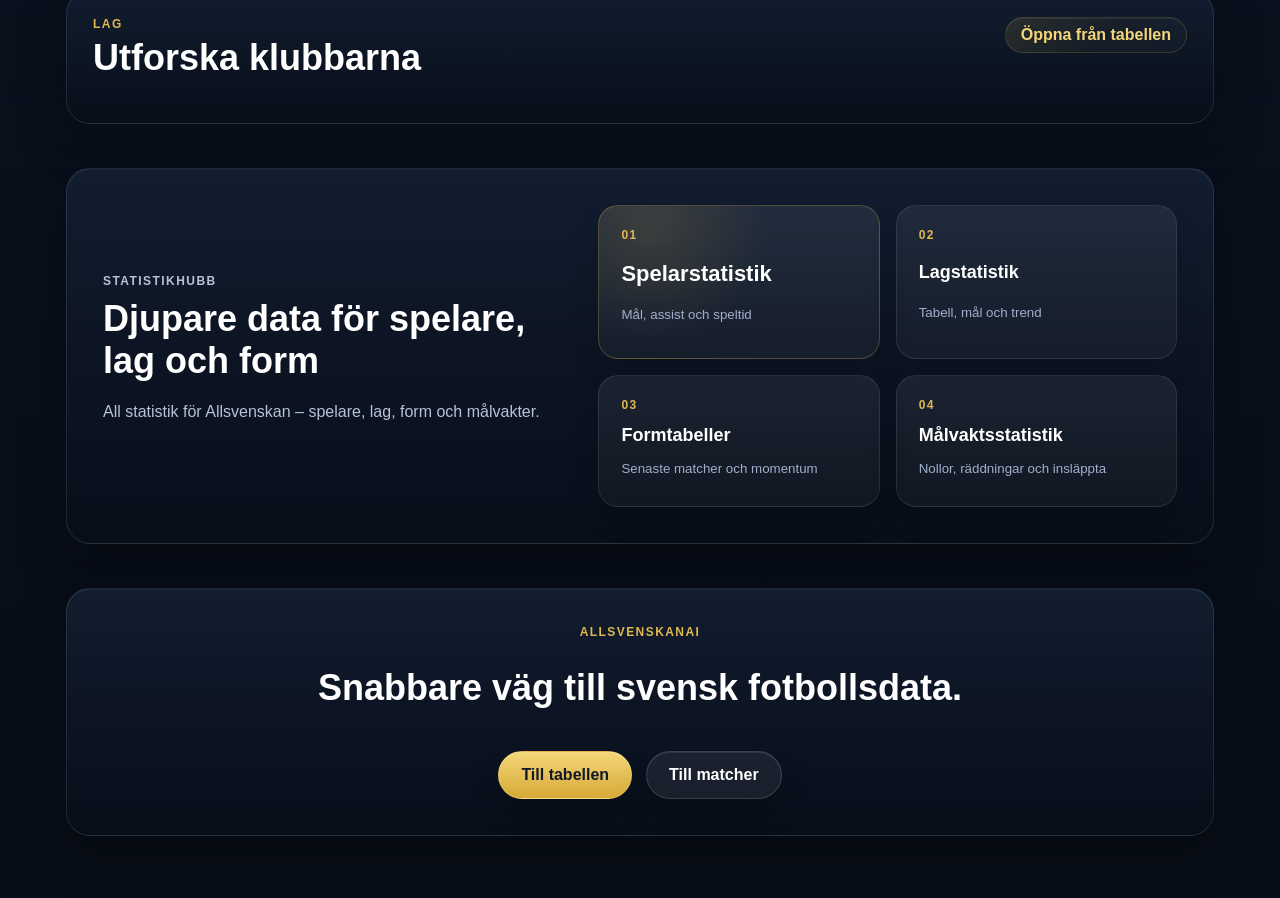
==== commit 8f5f7448: "Update index.html" ====
--- a/index.html
+++ b/index.html
@@ -107,23 +107,8 @@
       </div>
     </section>
 
-    <section class="section-block table-stats-layout" id="tabell">
-      <div class="data-card table-card">
-        <div class="section-heading compact">
-          <div>
-            <p class="eyebrow">Tabell</p>
-            <h2>Ligatabell</h2>
-          </div>
-        </div>
-        <div id="standings-content">Laddar tabell...</div>
-      </div>
-
-      <aside class="quick-stats-stack">
-        <div class="data-card" id="league-snapshot-card"></div>
-        <div class="data-card" id="top-scorers-card"></div>
-        <div class="data-card" id="attack-card"></div>
-        <div class="data-card" id="defense-card"></div>
-      </aside>
+    <section class="section-block stats-overview-section" id="tabell">
+      <div id="standings-content">Laddar statistik...</div>
     </section>
 
     <section class="section-block" id="lag">
--- a/style.css
+++ b/style.css
@@ -229,7 +229,7 @@
   display: grid;
   grid-template-columns: repeat(3, minmax(0, 1fr));
   gap: 12px;
-  margin-top: 20px;
+  margin-top: 14px;
   max-width: 680px;
 }
 
@@ -1585,11 +1585,14 @@
   }
 
   .home-league-toggle {
-    width: 100%;
+    width: min(100%, 420px);
+    margin-left: auto;
+    margin-right: auto;
   }
 
   .home-league-toggle .league-btn {
     flex: 1;
+    min-height: 44px;
   }
 
   .section-heading {
@@ -1764,11 +1767,13 @@
 
 .hero-text {
   max-width: 600px;
+  margin-bottom: 0;
 }
 
 .hero-mini-stats {
   max-width: 620px;
   gap: 10px;
+  margin-top: 18px;
 }
 
 .hero-mini-stats div {
@@ -1997,10 +2002,9 @@
 
 .hero-table-heading {
   display: flex;
-  align-items: end;
-  justify-content: space-between;
-  gap: 16px;
-  padding: 18px 18px 12px;
+  align-items: center;
+  justify-content: flex-start;
+  padding: 16px 18px 10px;
   border-bottom: 1px solid rgba(255,255,255,0.08);
 }
 
@@ -2904,8 +2908,13 @@
   padding-top: 18px;
 }
 
-.hero-section { order: 1; }
-.home-league-toggle { order: 2; }
+.home-league-toggle {
+  order: 1;
+  align-self: center;
+  margin: 0 auto 6px;
+}
+
+.hero-section { order: 2; }
 #tabell { order: 3; }
 #matcher { order: 4; }
 #fraga-ai { order: 5; }
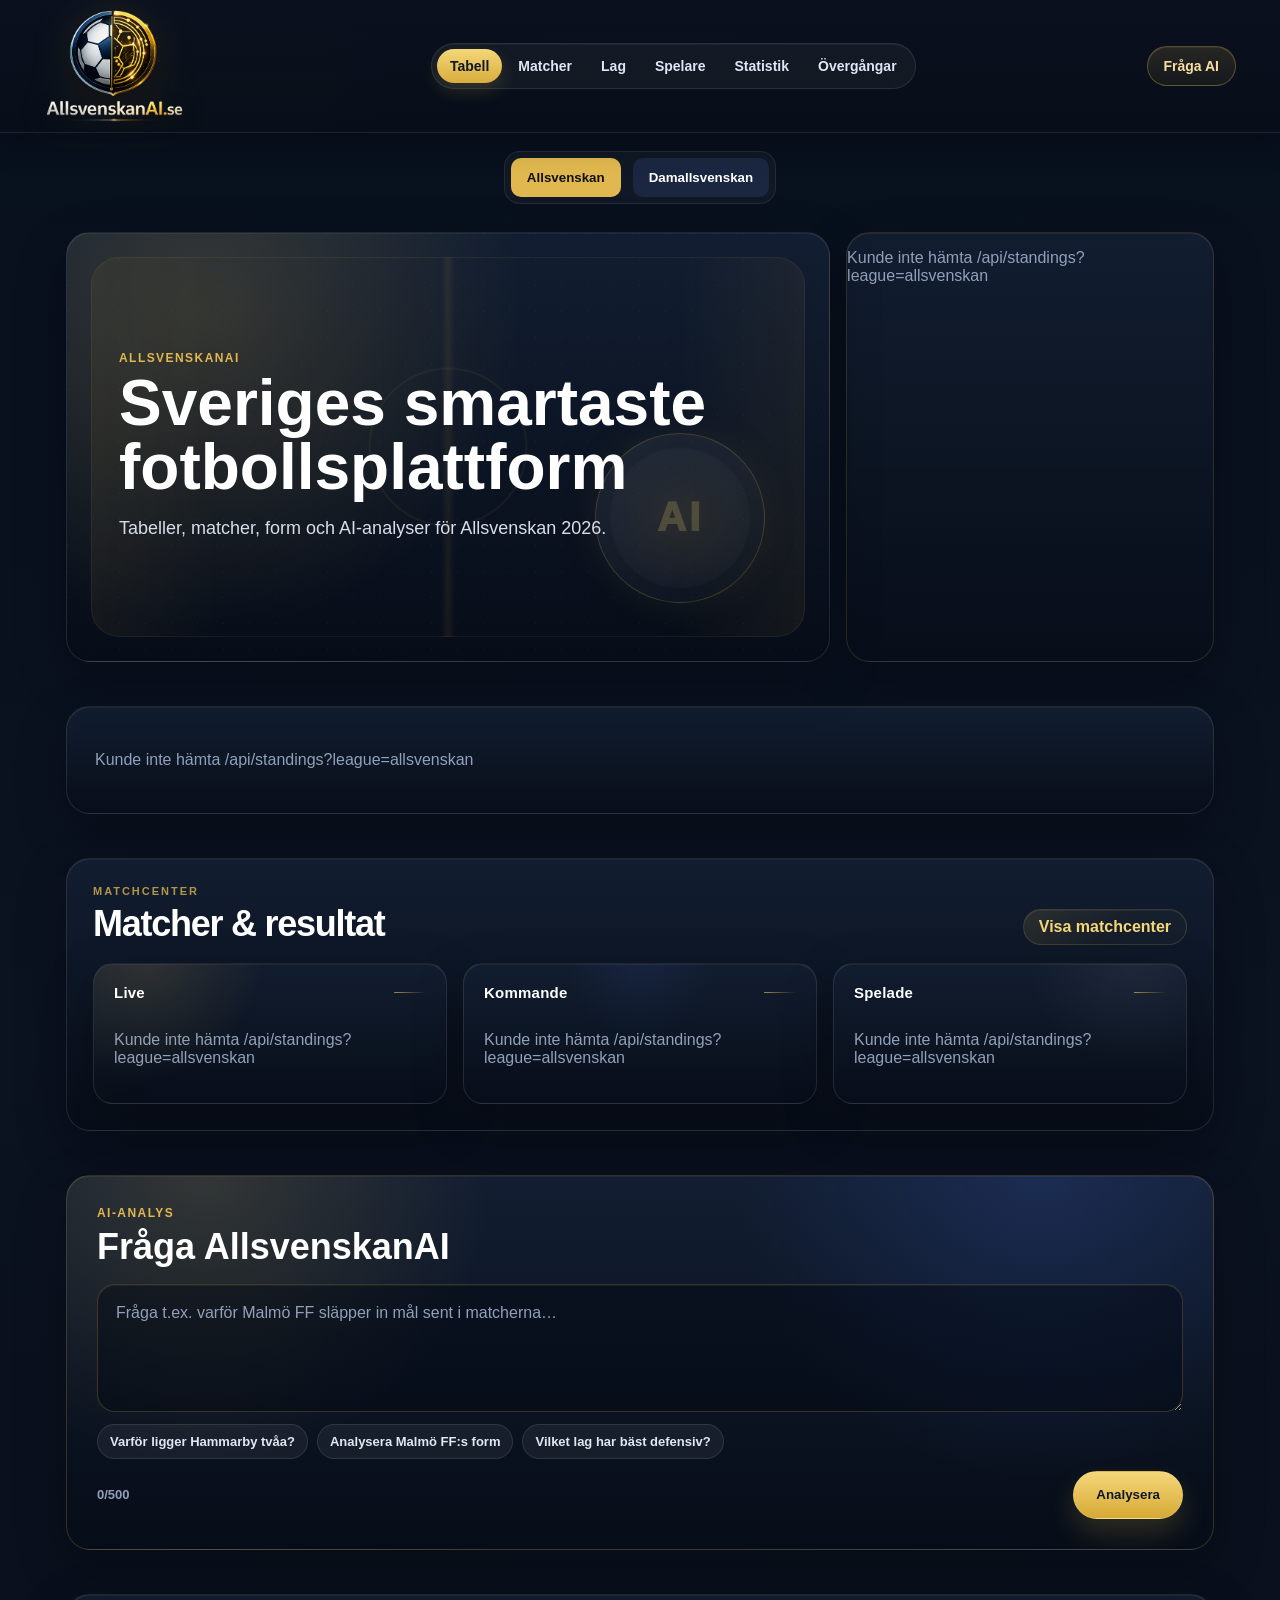
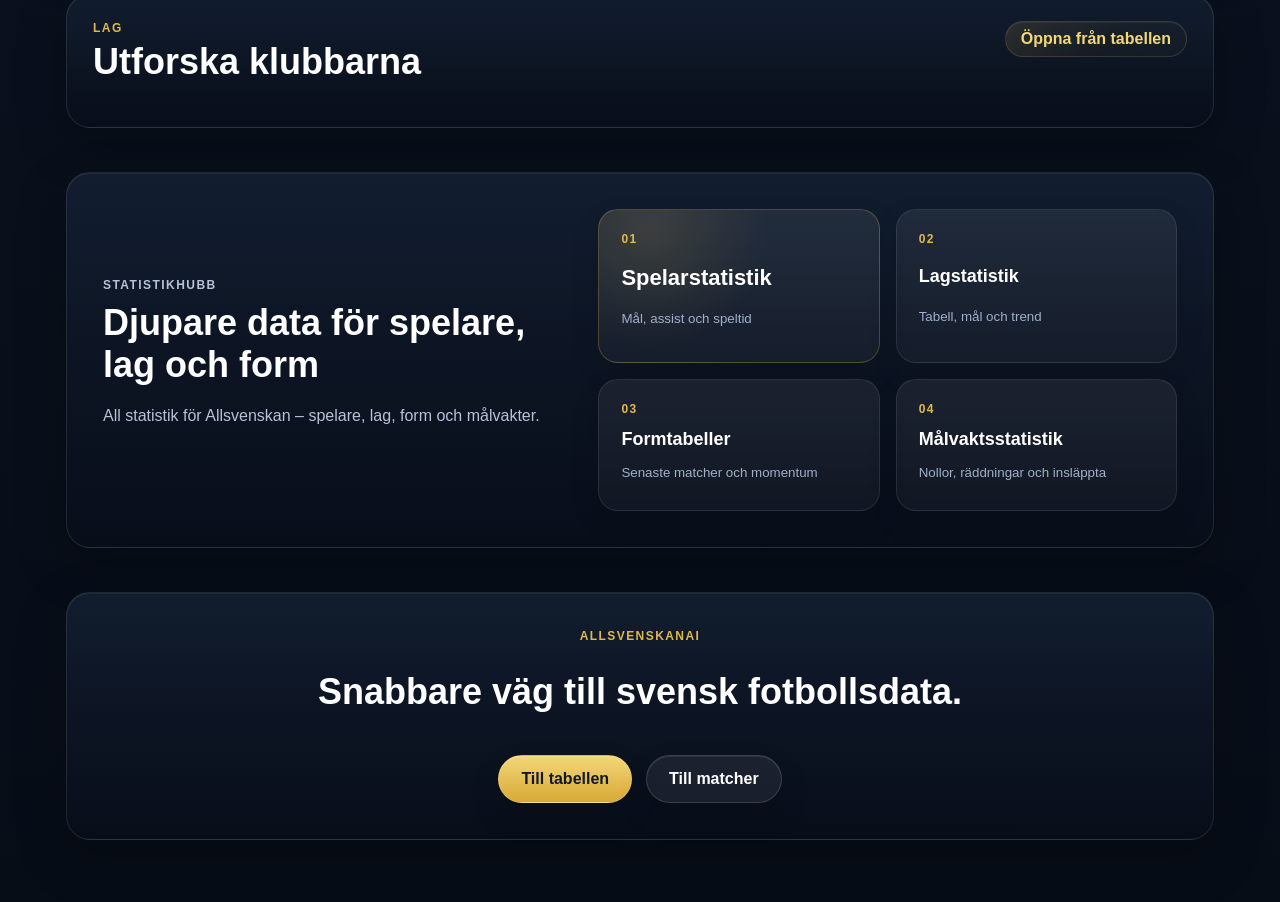
==== commit b5fe04c7: "Update index.html" ====
--- a/index.html
+++ b/index.html
@@ -93,15 +93,15 @@
 
       <div class="match-center-grid">
         <div class="data-card match-column live-column">
-          <h3>Live / nästa avspark</h3>
+          <h3>Live</h3>
           <div id="live-matches-content" class="match-list"></div>
         </div>
         <div class="data-card match-column schedule-column">
-          <h3>Kommande matcher</h3>
+          <h3>Kommande</h3>
           <div id="upcoming-matches-content" class="match-list"></div>
         </div>
         <div class="data-card match-column results-column">
-          <h3>Senaste resultat</h3>
+          <h3>Spelade</h3>
           <div id="recent-results-content" class="match-list"></div>
         </div>
       </div>
--- a/style.css
+++ b/style.css
@@ -1704,6 +1704,193 @@
   }
 }
 
+/* Premium statistics overview */
+.stats-overview-section {
+  padding: clamp(18px, 3vw, 28px);
+}
+
+.stats-overview {
+  display: grid;
+  gap: 18px;
+}
+
+.stats-row-heading {
+  color: #f4d779;
+  font-size: 12px;
+  font-weight: 950;
+  letter-spacing: 0.16em;
+  text-transform: uppercase;
+}
+
+.stats-row-heading.player-heading {
+  margin-top: 8px;
+}
+
+.stats-card-grid {
+  display: grid;
+  grid-template-columns: repeat(3, minmax(0, 1fr));
+  gap: 16px;
+}
+
+.stats-metric-card {
+  position: relative;
+  min-height: 230px;
+  overflow: hidden;
+  display: grid;
+  grid-template-rows: auto 1fr;
+  gap: 18px;
+  border: 1px solid rgba(255,255,255,0.10);
+  border-radius: 24px;
+  padding: 20px;
+  background:
+    radial-gradient(circle at 82% 10%, rgba(224,184,79,0.13), transparent 11rem),
+    linear-gradient(180deg, rgba(18,30,50,0.96), rgba(7,13,24,0.98));
+  box-shadow:
+    0 18px 50px rgba(0,0,0,0.24),
+    inset 0 1px 0 rgba(255,255,255,0.05);
+  transition: transform 180ms ease, border-color 180ms ease, box-shadow 180ms ease;
+}
+
+.stats-metric-card:hover {
+  transform: translateY(-3px);
+  border-color: rgba(224,184,79,0.28);
+  box-shadow:
+    0 22px 58px rgba(0,0,0,0.30),
+    inset 0 1px 0 rgba(255,255,255,0.07);
+}
+
+.stats-card-bg {
+  position: absolute;
+  inset: auto -24px -42px auto;
+  width: 150px;
+  aspect-ratio: 1;
+  border: 1px solid rgba(224,184,79,0.16);
+  border-radius: 50%;
+  opacity: 0.6;
+  background:
+    linear-gradient(90deg, transparent 48%, rgba(224,184,79,0.16) 50%, transparent 52%),
+    radial-gradient(circle, transparent 0 48%, rgba(224,184,79,0.14) 49%, transparent 51%);
+}
+
+.stats-card-media {
+  position: relative;
+  z-index: 1;
+  display: flex;
+  align-items: center;
+  justify-content: flex-start;
+}
+
+.stats-card-logo,
+.stats-player-photo,
+.stats-player-placeholder {
+  width: 56px;
+  height: 56px;
+  border: 1px solid rgba(255,255,255,0.14);
+  border-radius: 50%;
+  background: #ffffff;
+  object-fit: contain;
+  padding: 5px;
+  box-shadow: 0 12px 24px rgba(0,0,0,0.22);
+}
+
+.stats-player-photo {
+  object-fit: cover;
+  padding: 0;
+  background: rgba(255,255,255,0.08);
+}
+
+.stats-player-placeholder {
+  display: inline-block;
+  background:
+    radial-gradient(circle at 50% 35%, rgba(255,255,255,0.24), transparent 28%),
+    linear-gradient(180deg, rgba(255,255,255,0.11), rgba(255,255,255,0.04));
+}
+
+.stats-card-label {
+  display: block;
+  color: #9daac0;
+  font-size: 11px;
+  font-weight: 950;
+  letter-spacing: 0.12em;
+  text-transform: uppercase;
+}
+
+.stats-card-value {
+  display: block;
+  margin-top: 8px;
+  color: #f4d779;
+  font-size: clamp(42px, 5vw, 58px);
+  line-height: 0.95;
+  font-weight: 950;
+}
+
+.stats-metric-card h3 {
+  margin: 12px 0 0;
+  color: #ffffff;
+  font-size: 20px;
+  line-height: 1.15;
+}
+
+.stats-metric-card p {
+  margin: 8px 0 0;
+  color: #c2ccdc;
+  line-height: 1.45;
+}
+
+.stats-card-fallback {
+  display: block;
+  margin-top: 14px;
+  color: #c2ccdc;
+  line-height: 1.5;
+}
+
+.stats-form-pills {
+  display: flex;
+  flex-wrap: wrap;
+  gap: 7px;
+  margin-top: 16px;
+}
+
+.stats-form-pills span {
+  display: inline-flex;
+  align-items: center;
+  justify-content: center;
+  width: 32px;
+  height: 32px;
+  border-radius: 999px;
+  color: #101827;
+  font-size: 13px;
+  font-weight: 950;
+}
+
+.stats-form-pills .win {
+  background: #36d284;
+}
+
+.stats-form-pills .draw {
+  background: #e0b84f;
+}
+
+.stats-form-pills .loss {
+  background: #ef5b5b;
+}
+
+@media (max-width: 1040px) {
+  .stats-card-grid {
+    grid-template-columns: repeat(2, minmax(0, 1fr));
+  }
+}
+
+@media (max-width: 640px) {
+  .stats-card-grid {
+    grid-template-columns: 1fr;
+  }
+
+  .stats-metric-card {
+    min-height: 210px;
+  }
+}
+
 /* Hero AI platform polish */
 .hero-section {
   grid-template-columns: minmax(0, 1.08fr) minmax(390px, 0.92fr);
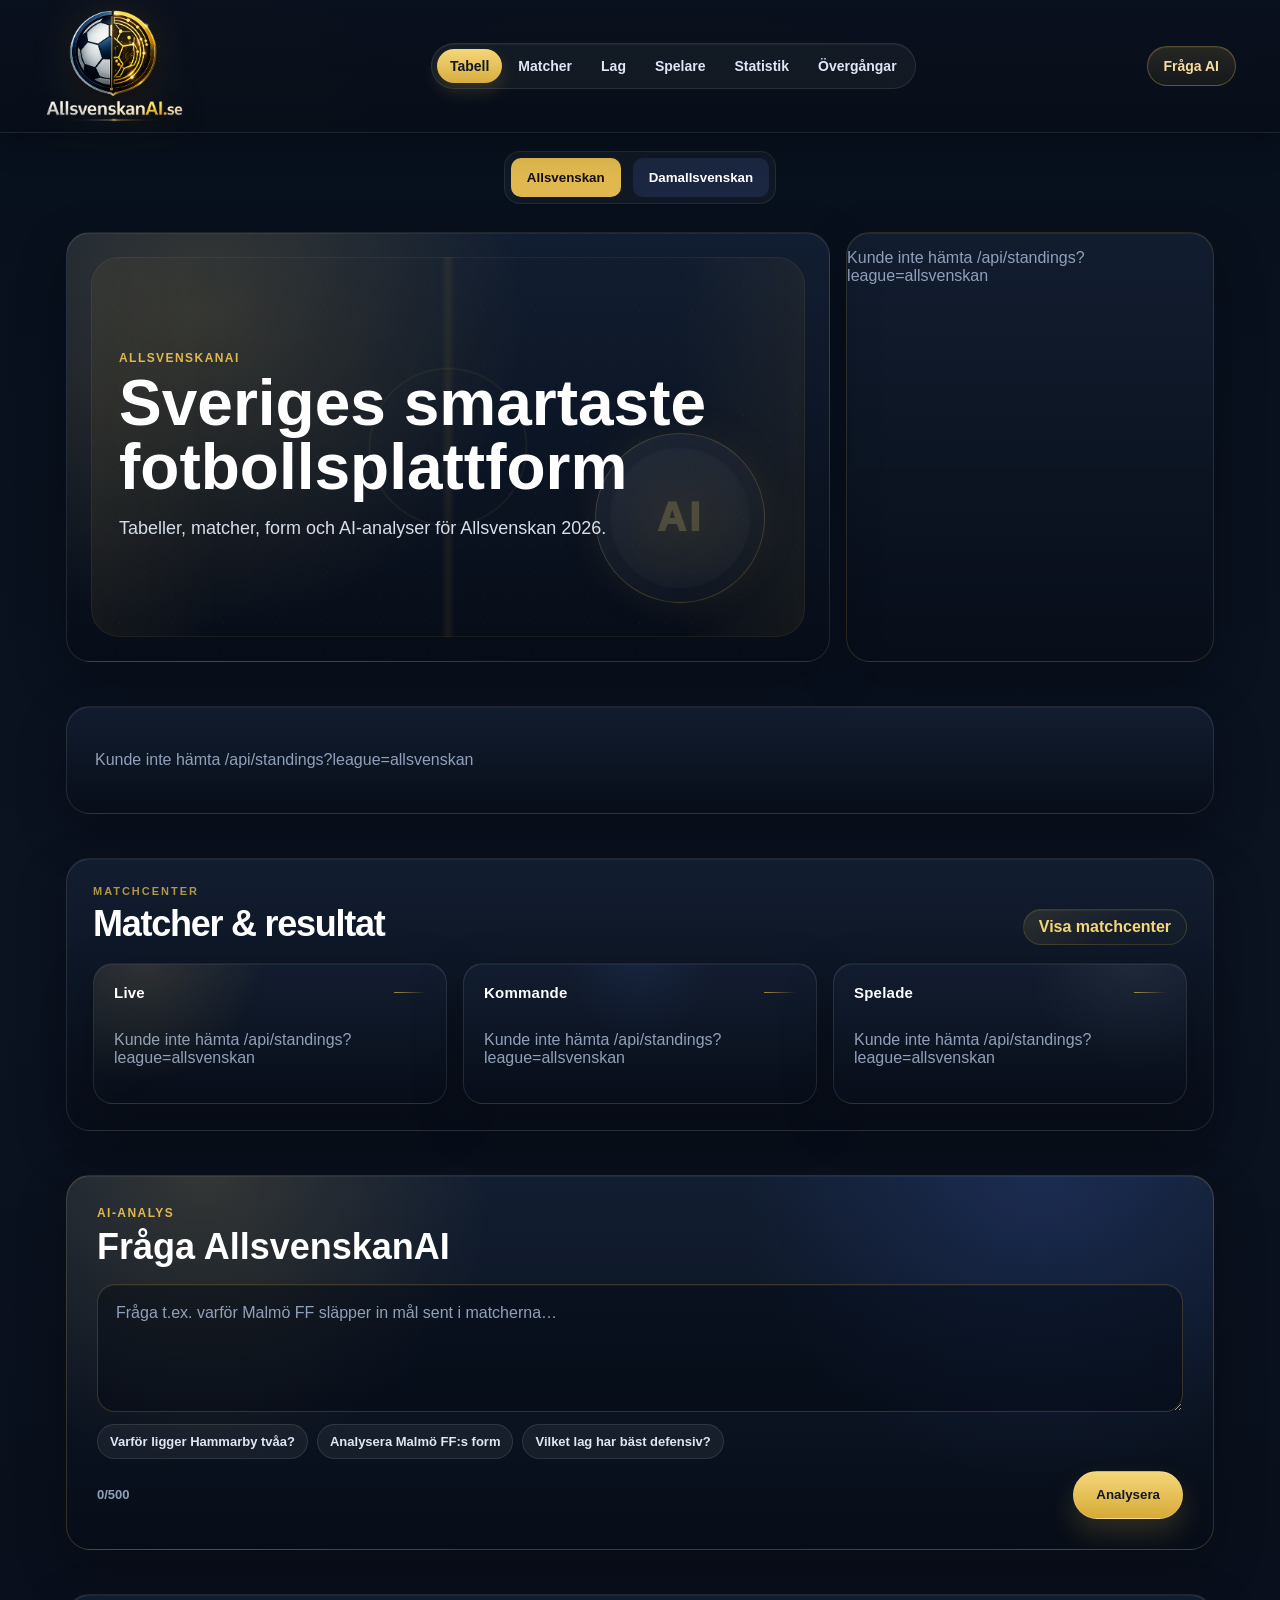
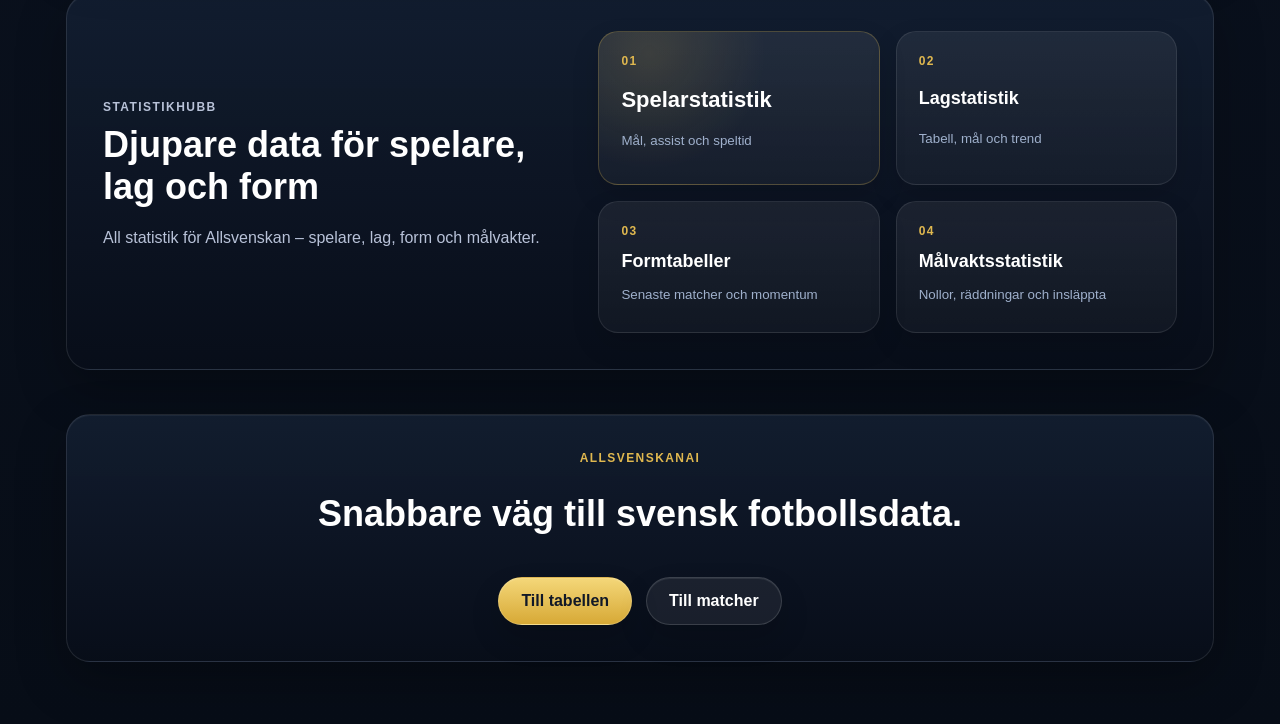
==== commit 68094568: "Update index.html" ====
--- a/index.html
+++ b/index.html
@@ -111,17 +111,6 @@
       <div id="standings-content">Laddar statistik...</div>
     </section>
 
-    <section class="section-block" id="lag">
-      <div class="section-heading">
-        <div>
-          <p class="eyebrow">Lag</p>
-          <h2>Utforska klubbarna</h2>
-        </div>
-        <a href="#tabell" class="section-link">Öppna från tabellen</a>
-      </div>
-      <div id="teams-grid" class="teams-grid"></div>
-    </section>
-
     <section class="section-block stats-hub" id="statistik">
       <div>
         <p class="eyebrow">Statistikhubb</p>
--- a/style.css
+++ b/style.css
@@ -825,8 +825,8 @@
 .match-card {
   display: grid;
   grid-template-columns: minmax(0, 1fr) auto minmax(0, 1fr);
-  align-items: center;
-  gap: 15px;
+  align-items: stretch;
+  gap: 12px;
   padding: 15px 14px;
   border-radius: 18px;
   border: 1px solid rgba(255,255,255,0.075);
@@ -874,23 +874,28 @@
 
 .match-team {
   display: flex;
-  align-items: center;
-  gap: 11px;
+  flex-direction: column;
+  align-items: center;
+  justify-content: center;
+  gap: 8px;
   min-width: 0;
+  text-align: center;
   font-size: 13.5px;
   font-weight: 800;
   color: #f3f6fb;
 }
 
 .match-team.right {
-  justify-content: flex-end;
   text-align: right;
 }
 
 .match-team span {
-  overflow: hidden;
-  text-overflow: ellipsis;
-  white-space: nowrap;
+  width: 100%;
+  overflow: visible;
+  text-overflow: clip;
+  white-space: normal;
+  overflow-wrap: anywhere;
+  line-height: 1.18;
 }
 
 .match-team.winner {
@@ -911,8 +916,12 @@
 }
 
 .match-score-block {
+  display: grid;
+  align-content: center;
+  justify-items: center;
+  gap: 6px;
   text-align: center;
-  min-width: 74px;
+  min-width: 86px;
   padding: 0 4px;
 }
 
@@ -926,10 +935,12 @@
 }
 
 .match-score-block small {
-  display: inline-flex;
+  display: grid;
   align-items: center;
   justify-content: center;
-  width: fit-content;
+  justify-items: center;
+  gap: 4px;
+  width: auto;
   color: rgba(143,157,182,0.78);
   font-size: 9.5px;
   font-weight: 850;
@@ -1609,7 +1620,7 @@
   }
 
   .match-card {
-    grid-template-columns: 1fr;
+    grid-template-columns: minmax(0, 1fr) auto minmax(0, 1fr);
     text-align: center;
   }
 
@@ -3239,6 +3250,10 @@
     linear-gradient(180deg, rgba(255,255,255,0.06), rgba(255,255,255,0.024));
 }
 
+.match-card {
+  grid-template-columns: minmax(0, 1fr) auto minmax(0, 1fr);
+}
+
 .match-score-block strong {
   font-size: 20px;
 }
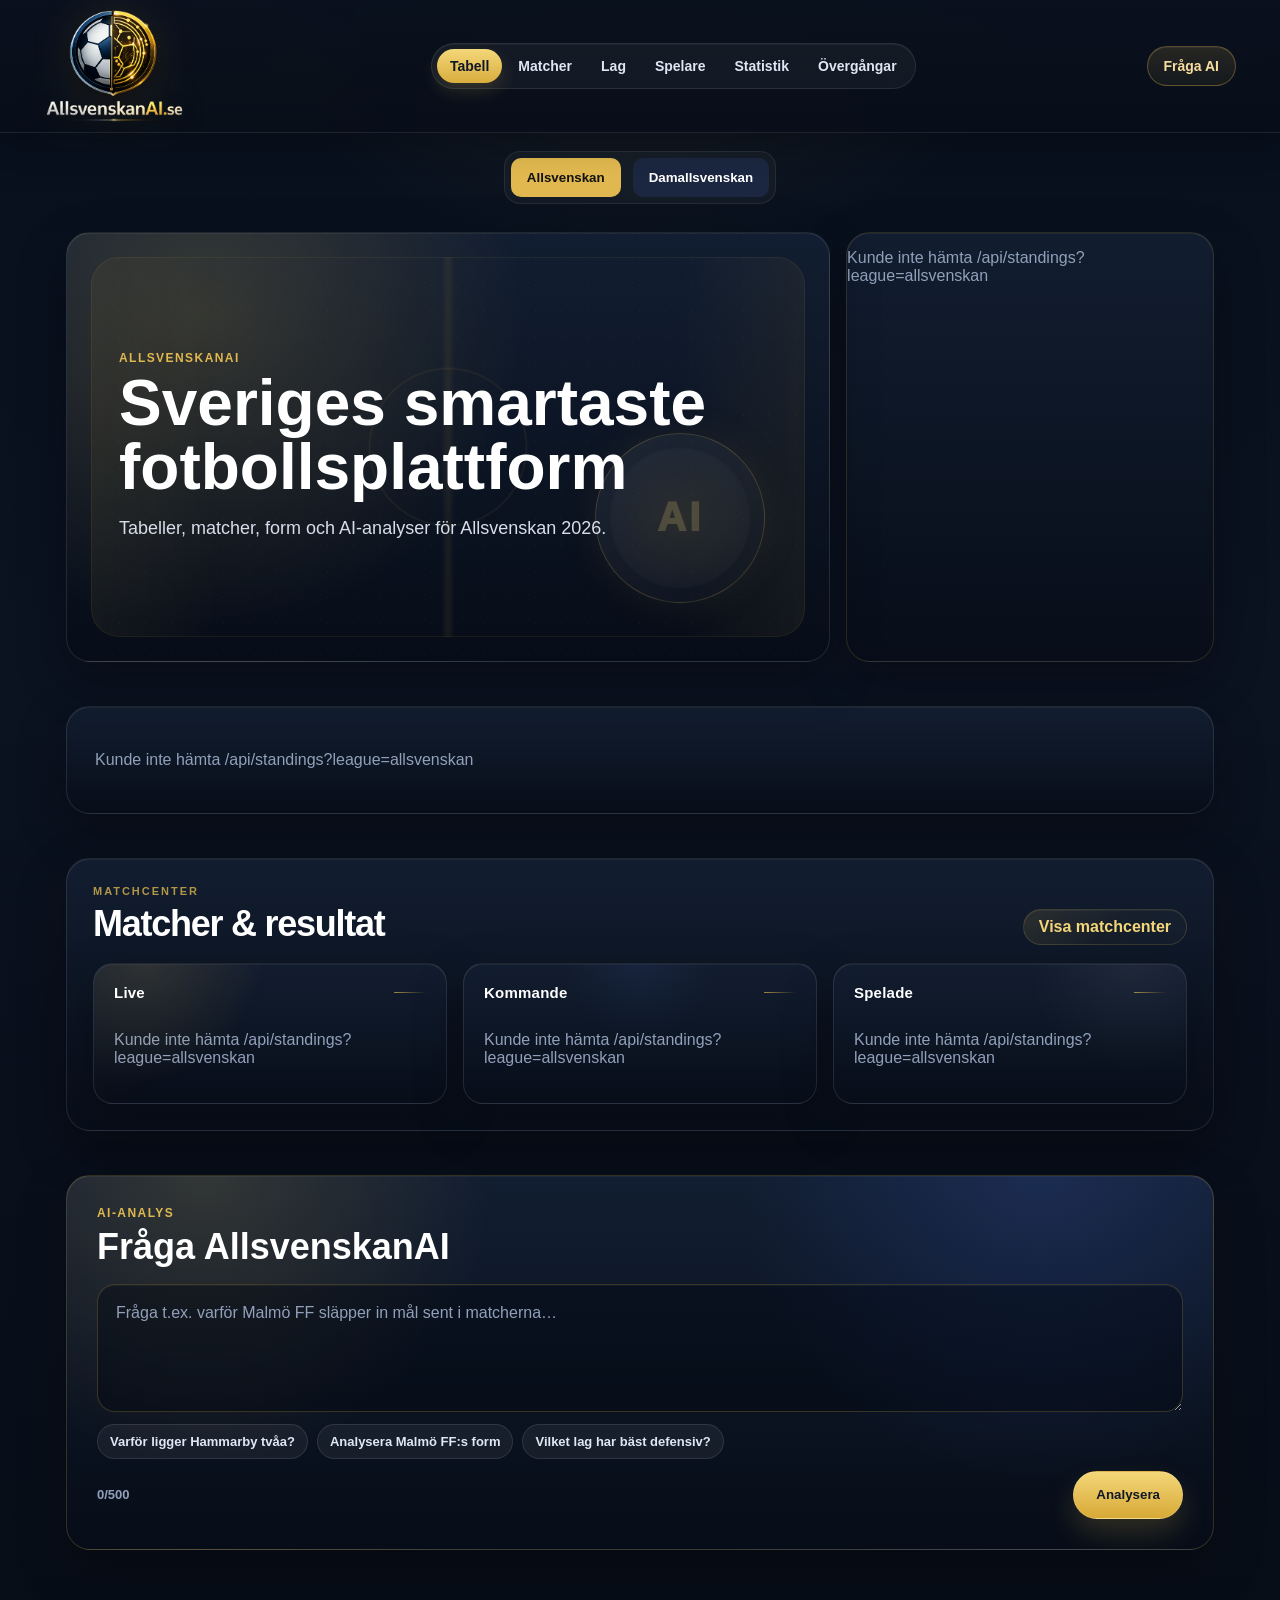
==== commit 8063bc03: "Update index.html" ====
--- a/index.html
+++ b/index.html
@@ -110,47 +110,6 @@
     <section class="section-block stats-overview-section" id="tabell">
       <div id="standings-content">Laddar statistik...</div>
     </section>
-
-    <section class="section-block stats-hub" id="statistik">
-      <div>
-        <p class="eyebrow">Statistikhubb</p>
-        <h2>Djupare data för spelare, lag och form</h2>
-        <p>
-          All statistik för Allsvenskan – spelare, lag, form och målvakter.
-        </p>
-      </div>
-      <div class="stats-feature-grid">
-        <a href="#statistik" class="stats-feature featured">
-          <span>01</span>
-          <strong>Spelarstatistik</strong>
-          <small>Mål, assist och speltid</small>
-        </a>
-        <a href="#statistik" class="stats-feature">
-          <span>02</span>
-          <strong>Lagstatistik</strong>
-          <small>Tabell, mål och trend</small>
-        </a>
-        <a href="#statistik" class="stats-feature">
-          <span>03</span>
-          <strong>Formtabeller</strong>
-          <small>Senaste matcher och momentum</small>
-        </a>
-        <a href="#statistik" class="stats-feature">
-          <span>04</span>
-          <strong>Målvaktsstatistik</strong>
-          <small>Nollor, räddningar och insläppta</small>
-        </a>
-      </div>
-    </section>
-
-    <section class="footer-cta" id="overgangar">
-      <p class="eyebrow">AllsvenskanAI</p>
-      <h2>Snabbare väg till svensk fotbollsdata.</h2>
-      <div class="hero-actions">
-        <a href="#tabell" class="primary-action">Till tabellen</a>
-        <a href="#matcher" class="secondary-action">Till matcher</a>
-      </div>
-    </section>
   </main>
 
   <script src="header.js"></script>
